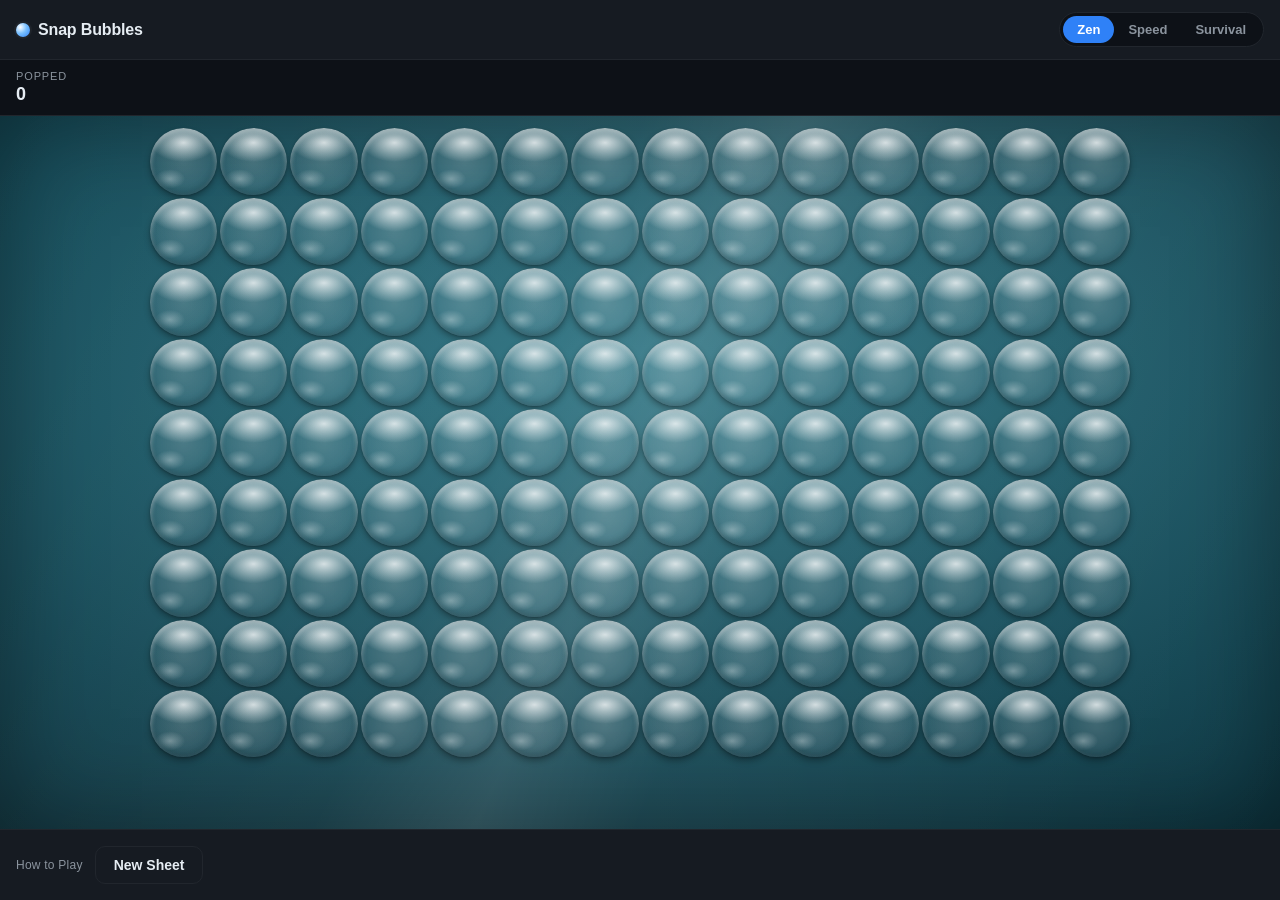
==== index.html @ 5c4df6bb "SEO: longer titles/descriptions, OG image with CTA pill" ====
<!doctype html>
<html lang="en">
<head>
  <meta charset="utf-8" />
  <meta name="viewport" content="width=device-width, initial-scale=1, viewport-fit=cover, user-scalable=no" />
  <meta name="theme-color" content="#0d1117" />
  <title>Snap Bubbles — Virtual Bubble Wrap Pop Game (Free Online)</title>
  <meta name="description" content="Pop virtual bubble wrap online — three modes for relaxation, speed runs, or arcade-style countdown survival. Free, no download, plays in any browser." />
  <link rel="canonical" href="https://snapbubbles.com/" />

  <link rel="manifest" href="manifest.webmanifest" />
  <link rel="icon" type="image/svg+xml" href="icons/icon.svg" />
  <link rel="apple-touch-icon" href="icons/apple-touch-icon.png" />
  <meta name="apple-mobile-web-app-capable" content="yes" />
  <meta name="apple-mobile-web-app-status-bar-style" content="black-translucent" />
  <meta name="apple-mobile-web-app-title" content="Snap Bubbles" />
  <meta name="mobile-web-app-capable" content="yes" />

  <!-- Open Graph / Facebook -->
  <meta property="og:type" content="website" />
  <meta property="og:url" content="https://snapbubbles.com/" />
  <meta property="og:title" content="Snap Bubbles — Virtual Bubble Wrap Pop Game (Free Online)" />
  <meta property="og:description" content="Pop virtual bubble wrap online — three modes for relaxation, speed-run challenges, or arcade-style countdown survival. Free, no download, plays in any browser." />
  <meta property="og:image" content="https://snapbubbles.com/icons/og-image.png" />
  <meta property="og:image:width" content="1200" />
  <meta property="og:image:height" content="630" />
  <meta property="og:site_name" content="Snap Bubbles" />

  <!-- Twitter -->
  <meta name="twitter:card" content="summary_large_image" />
  <meta name="twitter:url" content="https://snapbubbles.com/" />
  <meta name="twitter:title" content="Snap Bubbles — Virtual Bubble Wrap Pop Game (Free Online)" />
  <meta name="twitter:description" content="Pop virtual bubble wrap online — three modes for relaxation, speed runs, or arcade-style countdown survival. Free, no download, plays in any browser." />
  <meta name="twitter:image" content="https://snapbubbles.com/icons/og-image.png" />

  <!-- JSON-LD: VideoGame schema -->
  <script type="application/ld+json">
  {
    "@context": "https://schema.org",
    "@type": "VideoGame",
    "name": "Snap Bubbles",
    "url": "https://snapbubbles.com/",
    "description": "Free online virtual bubble wrap. Three modes: Zen, Speed, Survival.",
    "image": "https://snapbubbles.com/icons/og-image.png",
    "genre": ["Casual", "Puzzle", "Arcade"],
    "applicationCategory": "Game",
    "operatingSystem": "Web Browser",
    "isAccessibleForFree": true,
    "playMode": "SinglePlayer",
    "offers": {
      "@type": "Offer",
      "price": "0",
      "priceCurrency": "USD"
    },
    "publisher": {
      "@type": "Organization",
      "name": "Snap Bubbles"
    }
  }
  </script>

  <!-- GA4: replace G-XXXXXXXXXX with measurement ID once provisioned -->
  <!-- <script async src="https://www.googletagmanager.com/gtag/js?id=G-XXXXXXXXXX"></script> -->
  <!-- <script>window.dataLayer=window.dataLayer||[];function gtag(){dataLayer.push(arguments);}gtag('js',new Date());gtag('config','G-XXXXXXXXXX');</script> -->

  <!-- AdSense: account ca-pub-6647695511145371 -->
  <script async src="https://pagead2.googlesyndication.com/pagead/js/adsbygoogle.js?client=ca-pub-6647695511145371" crossorigin="anonymous"></script>

  <link rel="stylesheet" href="style.css" />
</head>
<body>
  <!-- Mobile-only top banner ad (forced 320x50 banner) -->
  <div class="ad-slot ad-slot-mobile-top" aria-hidden="true">
    <ins class="adsbygoogle"
         style="display:inline-block; width:320px; height:50px;"
         data-ad-client="ca-pub-6647695511145371"
         data-ad-slot="5593540392"></ins>
    <script>(adsbygoogle = window.adsbygoogle || []).push({});</script>
  </div>

  <header class="topbar">
    <div class="brand">
      <span class="brand-dot" aria-hidden="true"></span>
      <span class="brand-name">Snap Bubbles</span>
    </div>
    <div class="modes" role="tablist" aria-label="Game mode">
      <button class="mode-btn is-active" data-mode="zen" role="tab" aria-selected="true">Zen</button>
      <button class="mode-btn" data-mode="speed" role="tab" aria-selected="false">Speed</button>
      <button class="mode-btn" data-mode="survival" role="tab" aria-selected="false">Survival</button>
    </div>
  </header>

  <section class="stats" aria-live="polite">
    <div class="stat" data-stat="popped"><span class="stat-label">Popped</span><span class="stat-value" id="popped">0</span></div>
    <div class="stat" data-stat="timer" hidden><span class="stat-label">Time</span><span class="stat-value" id="timer">0.00s</span></div>
    <div class="stat" data-stat="target" hidden><span class="stat-label">Target</span><span class="stat-value" id="target">50</span></div>
    <div class="stat" data-stat="best" hidden><span class="stat-label">Best</span><span class="stat-value" id="best">—</span></div>
    <div class="stat" data-stat="level" hidden><span class="stat-label">Level</span><span class="stat-value" id="level">1</span></div>
    <div class="stat" data-stat="score" hidden><span class="stat-label">Score</span><span class="stat-value" id="score">0</span></div>
  </section>

  <div id="countdown" class="countdown" hidden aria-hidden="true">
    <div class="countdown-fill"></div>
    <div class="countdown-text"><span id="countdown-seconds">30.0</span>s</div>
  </div>

  <main class="game">
    <div id="grid" class="grid" aria-label="Bubble wrap"></div>

    <div id="overlay" class="overlay" hidden>
      <div class="overlay-card">
        <h2 id="overlay-title">Nice!</h2>
        <p id="overlay-body">You popped 50 bubbles in 8.42s.</p>
        <div class="overlay-actions">
          <button id="overlay-again" class="btn btn-primary">Play Again</button>
        </div>
      </div>
    </div>

    <div id="level-toast" class="level-toast" hidden></div>
    <div id="mode-toast" class="mode-toast" hidden></div>
  </main>

  <footer class="bottombar">
    <a class="footer-link" href="/how-to-play.html">How to Play</a>
    <button id="new-sheet" class="btn btn-ghost" aria-label="New sheet of bubbles">New Sheet</button>
    <div class="ad-slot ad-slot-desktop-bottom" aria-hidden="true">
      <!-- Desktop-only bottom ad — auto format -->
      <ins class="adsbygoogle"
           style="display:block; width:100%; height:100%;"
           data-ad-client="ca-pub-6647695511145371"
           data-ad-slot="4280458729"
           data-ad-format="auto"
           data-full-width-responsive="true"></ins>
      <script>(adsbygoogle = window.adsbygoogle || []).push({});</script>
    </div>
  </footer>

  <script src="game.js" defer></script>
  <script>
    if ('serviceWorker' in navigator) {
      window.addEventListener('load', () => {
        navigator.serviceWorker.register('sw.js').catch(() => {});
      });
    }
  </script>
</body>
</html>
---- style.css ----
:root {
  --bg: #0d1117;
  --bg-soft: #161b22;
  --line: #21262d;
  --ink: #e6edf3;
  --ink-dim: #8b949e;
  --accent: #79c0ff;
  --accent-strong: #2f81f7;
  --bubble-hue: 200;
  --bubble-sat: 80%;
  --safe-top: env(safe-area-inset-top, 0px);
  --safe-bottom: env(safe-area-inset-bottom, 0px);
}

* { box-sizing: border-box; }
[hidden] { display: none !important; }

html, body {
  margin: 0;
  padding: 0;
  height: 100%;
  background: var(--bg);
  color: var(--ink);
  font-family: -apple-system, BlinkMacSystemFont, "Segoe UI", Roboto, "Helvetica Neue", Arial, sans-serif;
  -webkit-font-smoothing: antialiased;
  overscroll-behavior: none;
}

body {
  display: flex;
  flex-direction: column;
  min-height: 100dvh;
  padding-top: var(--safe-top);
  padding-bottom: var(--safe-bottom);
}

/* Top bar */
.topbar {
  display: flex;
  align-items: center;
  justify-content: space-between;
  padding: 12px 16px;
  border-bottom: 1px solid var(--line);
  background: var(--bg-soft);
  flex: 0 0 auto;
}

.brand {
  display: flex;
  align-items: center;
  gap: 8px;
  font-weight: 600;
  letter-spacing: -0.01em;
}

.brand-dot {
  width: 14px;
  height: 14px;
  border-radius: 50%;
  background: radial-gradient(circle at 30% 30%, #ffffff 0%, var(--accent) 45%, var(--accent-strong) 100%);
  box-shadow: 0 0 0 2px rgba(255,255,255,0.04);
}

.modes {
  display: inline-flex;
  background: var(--bg);
  border: 1px solid var(--line);
  border-radius: 999px;
  padding: 3px;
}

.mode-btn {
  appearance: none;
  border: 0;
  background: transparent;
  color: var(--ink-dim);
  font: inherit;
  font-weight: 600;
  font-size: 13px;
  padding: 6px 14px;
  border-radius: 999px;
  cursor: pointer;
  transition: background 120ms ease, color 120ms ease;
}

.mode-btn.is-active {
  background: var(--accent-strong);
  color: white;
}

/* Stats bar */
.stats {
  display: flex;
  gap: 18px;
  padding: 10px 16px;
  border-bottom: 1px solid var(--line);
  font-variant-numeric: tabular-nums;
  flex: 0 0 auto;
}

.stat {
  display: flex;
  flex-direction: column;
  gap: 2px;
  min-width: 56px;
}

.stat-label {
  font-size: 11px;
  text-transform: uppercase;
  letter-spacing: 0.08em;
  color: var(--ink-dim);
}

.stat-value {
  font-size: 18px;
  font-weight: 600;
}

/* Game area — teal/blue surface, lets translucent bubbles read as glass */
.game {
  position: relative;
  flex: 1 1 auto;
  display: flex;
  align-items: stretch;
  justify-content: center;
  padding: 12px;
  overflow: hidden;
  background-color: #154855;
  background-image:
    /* center brighter pool */
    radial-gradient(ellipse 110% 90% at 50% 35%, #2c7382 0%, #154855 60%, #0a2c36 100%),
    /* subtle vignette darkening at edges */
    linear-gradient(180deg, transparent 0%, rgba(0,0,0,0.3) 100%);
  background-blend-mode: normal, multiply;
  box-shadow: inset 0 0 100px rgba(0,0,0,0.4);
}

/* Plastic film sheen — diagonal highlight */
.game::before {
  content: '';
  position: absolute;
  inset: 0;
  pointer-events: none;
  z-index: 1;
  background:
    linear-gradient(115deg,
      rgba(255,255,255,0) 0%,
      rgba(255,255,255,0.05) 40%,
      rgba(255,255,255,0.13) 50%,
      rgba(255,255,255,0.05) 60%,
      rgba(255,255,255,0) 100%
    );
}

.grid {
  --bubble-min: 54px;
  position: relative;
  z-index: 2;
  display: grid;
  grid-template-columns: repeat(auto-fill, minmax(var(--bubble-min), 1fr));
  gap: 2px;
  width: 100%;
  align-content: start;
  user-select: none;
  -webkit-user-select: none;
  touch-action: manipulation;
}

@media (min-width: 720px) {
  .grid {
    --bubble-min: 64px;
    gap: 3px;
    max-width: 980px;
  }
}

/* Bubble — glassy translucent dome */
.bubble {
  position: relative;
  aspect-ratio: 1 / 1;
  border-radius: 50%;
  border: 0;
  padding: 0;
  cursor: pointer;
  background:
    /* big top-of-dome white sheen */
    radial-gradient(ellipse 65% 38% at 50% 22%, rgba(255,255,255,0.78) 0%, rgba(255,255,255,0) 75%),
    /* small lower-left counter gleam */
    radial-gradient(ellipse 28% 18% at 30% 76%, rgba(255,255,255,0.32) 0%, rgba(255,255,255,0) 80%),
    /* dark edge ring */
    radial-gradient(circle at 50% 50%, transparent 66%, rgba(15,40,50,0.35) 88%, rgba(8,25,32,0.6) 100%),
    /* very translucent body — minimal tint, lets bg show through */
    radial-gradient(circle at 50% 50%, rgba(255,255,255,0.18) 0%, rgba(220,240,250,0.1) 60%, rgba(180,215,225,0.18) 100%);
  box-shadow:
    inset 0 -3px 6px rgba(8,25,32,0.3),
    inset 0 3px 5px rgba(255,255,255,0.55),
    0 4px 6px rgba(0,0,0,0.3),
    0 1px 2px rgba(0,0,0,0.2);
  transition: transform 80ms ease;
  -webkit-tap-highlight-color: transparent;
  outline: none;
}

.bubble:hover { transform: scale(1.05); }
.bubble:active { transform: scale(0.94); }
.bubble:focus-visible {
  box-shadow:
    0 0 0 3px var(--accent),
    inset 0 -3px 5px rgba(40,60,80,0.18),
    inset 0 3px 4px rgba(255,255,255,0.55);
}

/* Popped bubble — deflated, crumpled cellophane look */
.bubble.is-popped {
  cursor: default;
  pointer-events: none;
  background-color: transparent;
  background-image:
    /* crumpled-plastic noise overlay */
    url("data:image/svg+xml;utf8,<svg xmlns='http://www.w3.org/2000/svg' viewBox='0 0 100 100'><filter id='c'><feTurbulence type='fractalNoise' baseFrequency='0.55' numOctaves='3' seed='5'/><feColorMatrix values='0 0 0 0 0.85  0 0 0 0 0.92  0 0 0 0 0.95  0 0 0 1 0'/><feComponentTransfer><feFuncA type='linear' slope='0.85'/></feComponentTransfer></filter><rect width='100%25' height='100%25' filter='url(%23c)'/></svg>"),
    /* faint dark center hint of collapse */
    radial-gradient(circle at 50% 50%, rgba(0,30,40,0.25) 0%, rgba(0,30,40,0.1) 70%, rgba(0,30,40,0) 100%);
  background-size: 100% 100%, 100% 100%;
  background-position: center, center;
  background-repeat: no-repeat;
  background-blend-mode: overlay, normal;
  box-shadow:
    inset 0 0 0 1px rgba(255,255,255,0.12),
    inset 0 2px 4px rgba(0,0,0,0.45),
    inset 0 -1px 2px rgba(255,255,255,0.08);
  transform: scale(0.94);
  opacity: 0.8;
  filter: brightness(0.85) contrast(1.15) saturate(0.9);
  animation: pop-flash 240ms ease-out;
}

@keyframes pop-flash {
  0%   { transform: scale(1); filter: brightness(1.4) saturate(1.3); }
  35%  { transform: scale(1.06); filter: brightness(1.2); }
  100% { transform: scale(0.94); filter: brightness(0.85) contrast(1.15) saturate(0.9); }
}

/* Gold bubble — rare bonus, warm translucent dome */
.bubble.is-gold {
  background:
    radial-gradient(ellipse 32% 42% at 32% 26%, rgba(255,255,255,0.95) 0%, rgba(255,255,255,0) 70%),
    radial-gradient(ellipse 18% 12% at 66% 76%, rgba(255,255,255,0.45) 0%, rgba(255,255,255,0) 80%),
    radial-gradient(circle at 50% 50%, transparent 60%, rgba(120,70,0,0.3) 90%, rgba(80,50,0,0.5) 100%),
    radial-gradient(circle at 50% 50%, rgba(255,235,150,0.7) 0%, rgba(245,200,70,0.65) 60%, rgba(200,140,30,0.7) 100%);
  box-shadow:
    inset 0 -3px 5px rgba(80,50,0,0.25),
    inset 0 3px 4px rgba(255,255,255,0.65),
    0 0 14px rgba(255,200,60,0.55),
    0 2px 4px rgba(40,25,10,0.35);
  animation: gold-shimmer 1.6s ease-in-out infinite;
}
@keyframes gold-shimmer {
  0%, 100% { filter: brightness(1); }
  50%      { filter: brightness(1.18); }
}

/* Poison bubble — green translucent dome */
.bubble.is-poison {
  background:
    radial-gradient(ellipse 32% 42% at 32% 26%, rgba(255,255,255,0.85) 0%, rgba(255,255,255,0) 70%),
    radial-gradient(ellipse 18% 12% at 66% 76%, rgba(255,255,255,0.3) 0%, rgba(255,255,255,0) 80%),
    radial-gradient(circle at 50% 50%, transparent 60%, rgba(20,60,15,0.35) 90%, rgba(15,40,10,0.55) 100%),
    radial-gradient(circle at 50% 50%, rgba(160,230,120,0.6) 0%, rgba(90,180,50,0.65) 60%, rgba(50,120,30,0.75) 100%);
  box-shadow:
    inset 0 -3px 5px rgba(15,40,10,0.3),
    inset 0 3px 4px rgba(255,255,255,0.5),
    0 0 12px rgba(120,220,60,0.45),
    0 2px 4px rgba(40,25,10,0.35);
  animation: poison-pulse 1.8s ease-in-out infinite;
}
@keyframes poison-pulse {
  0%, 100% { filter: brightness(1) saturate(1); }
  50%      { filter: brightness(1.15) saturate(1.25); }
}

.bubble.is-popped.was-poison {
  box-shadow:
    inset 0 0 12px rgba(40,80,30,0.55),
    inset 0 0 0 1px rgba(120,180,100,0.35),
    inset 0 2px 4px rgba(0,0,0,0.45);
}
.bubble.is-popped.was-gold {
  box-shadow:
    inset 0 0 12px rgba(180,130,30,0.55),
    inset 0 0 0 1px rgba(255,200,100,0.35),
    inset 0 2px 4px rgba(0,0,0,0.45);
}

/* Countdown bar (Survival mode) */
.countdown {
  position: relative;
  height: 28px;
  margin: 8px 16px 0;
  background: var(--bg-soft);
  border: 1px solid var(--line);
  border-radius: 999px;
  overflow: hidden;
  font-variant-numeric: tabular-nums;
}
.countdown-fill {
  position: absolute;
  inset: 0;
  width: 100%;
  background: linear-gradient(90deg, #2ea043 0%, #79c0ff 100%);
  transform-origin: left center;
  transition: transform 100ms linear, background 300ms ease;
  border-radius: 999px;
}
.countdown-text {
  position: relative;
  display: flex;
  align-items: center;
  justify-content: center;
  height: 100%;
  font-size: 13px;
  font-weight: 700;
  color: white;
  text-shadow: 0 1px 2px rgba(0,0,0,0.5);
  letter-spacing: 0.02em;
}
.countdown.is-warning .countdown-fill { background: linear-gradient(90deg, #f59e0b 0%, #ffd866 100%); }
.countdown.is-danger  .countdown-fill { background: linear-gradient(90deg, #f85149 0%, #ff8b80 100%); }
.countdown.is-danger { animation: danger-shake 350ms ease-in-out infinite; }
@keyframes danger-shake {
  0%,100% { transform: translateX(0); }
  25%     { transform: translateX(-2px); }
  75%     { transform: translateX(2px); }
}

/* Per-bubble bonus/penalty floater */
.float-text {
  position: absolute;
  pointer-events: none;
  font-weight: 700;
  font-size: 14px;
  color: var(--accent);
  animation: float-up 700ms ease-out forwards;
  text-shadow: 0 1px 2px rgba(0,0,0,0.6);
  z-index: 5;
}
.float-text.is-bonus  { color: #ffd866; }
.float-text.is-penalty { color: #ff8b80; }
@keyframes float-up {
  from { opacity: 1; transform: translate(-50%, 0); }
  to   { opacity: 0; transform: translate(-50%, -36px); }
}

/* Mode toast — explains the mode you just switched to */
.mode-toast {
  position: absolute;
  top: 16px;
  left: 50%;
  transform: translateX(-50%);
  background: rgba(13,17,23,0.95);
  border: 1px solid var(--accent);
  color: var(--ink);
  padding: 11px 18px;
  border-radius: 12px;
  font-size: 13px;
  line-height: 1.45;
  max-width: min(320px, calc(100vw - 32px));
  text-align: center;
  z-index: 9;
  box-shadow: 0 8px 28px rgba(47,129,247,0.25);
  animation: mode-toast-in 320ms ease-out, mode-toast-out 320ms ease-in 2.6s forwards;
}
.mode-toast strong {
  display: block;
  font-size: 14px;
  margin-bottom: 4px;
  color: var(--accent);
  letter-spacing: 0.02em;
}
@keyframes mode-toast-in {
  from { opacity: 0; transform: translate(-50%, -12px); }
  to   { opacity: 1; transform: translate(-50%, 0); }
}
@keyframes mode-toast-out {
  to { opacity: 0; transform: translate(-50%, -12px); }
}

/* Level toast */
.level-toast {
  position: absolute;
  top: 16px;
  left: 50%;
  transform: translateX(-50%);
  background: rgba(13,17,23,0.92);
  border: 1px solid var(--accent);
  color: var(--ink);
  padding: 10px 18px;
  border-radius: 999px;
  font-weight: 700;
  font-size: 14px;
  z-index: 8;
  animation: toast-in 400ms ease-out, toast-out 400ms ease-in 1.6s forwards;
  box-shadow: 0 6px 24px rgba(47, 129, 247, 0.25);
}
@keyframes toast-in {
  from { opacity: 0; transform: translate(-50%, -16px); }
  to   { opacity: 1; transform: translate(-50%, 0); }
}
@keyframes toast-out {
  to { opacity: 0; transform: translate(-50%, -16px); }
}

/* Overlay */
.overlay {
  position: absolute;
  inset: 0;
  background: rgba(13,17,23,0.78);
  backdrop-filter: blur(6px);
  -webkit-backdrop-filter: blur(6px);
  display: flex;
  align-items: center;
  justify-content: center;
  z-index: 10;
  animation: overlay-in 180ms ease-out;
}

@keyframes overlay-in {
  from { opacity: 0; }
  to   { opacity: 1; }
}

.overlay-card {
  background: var(--bg-soft);
  border: 1px solid var(--line);
  border-radius: 16px;
  padding: 24px 28px;
  max-width: 320px;
  text-align: center;
  box-shadow: 0 20px 60px rgba(0,0,0,0.5);
}

.overlay-card h2 {
  margin: 0 0 6px;
  font-size: 22px;
}

.overlay-card p {
  margin: 0 0 18px;
  color: var(--ink-dim);
  font-size: 14px;
  line-height: 1.45;
}

.overlay-actions {
  display: flex;
  justify-content: center;
}

/* Buttons */
.btn {
  appearance: none;
  border: 0;
  font: inherit;
  font-weight: 600;
  font-size: 14px;
  padding: 10px 18px;
  border-radius: 10px;
  cursor: pointer;
  transition: background 120ms ease, transform 80ms ease;
}

.btn:active { transform: translateY(1px); }

.btn-primary {
  background: var(--accent-strong);
  color: white;
}
.btn-primary:hover { background: #1f6feb; }

.btn-ghost {
  background: transparent;
  color: var(--ink);
  border: 1px solid var(--line);
}
.btn-ghost:hover { background: var(--bg-soft); }

/* Bottom bar */
.bottombar {
  display: flex;
  align-items: center;
  justify-content: space-between;
  gap: 12px;
  padding: 10px 16px;
  border-top: 1px solid var(--line);
  background: var(--bg-soft);
  flex: 0 0 auto;
}

.footer-link {
  color: var(--ink-dim);
  text-decoration: none;
  font-size: 12px;
  font-weight: 500;
  letter-spacing: 0.02em;
  white-space: nowrap;
}
.footer-link:hover { color: var(--ink); }

.ad-slot {
  display: flex;
  align-items: center;
  justify-content: center;
  overflow: hidden;
}

/* Desktop bottom ad — fills remaining space in bottombar */
.ad-slot-desktop-bottom {
  flex: 1 1 auto;
  min-height: 50px;
  border-radius: 8px;
  margin-left: 12px;
}

/* Mobile top sticky ad — hard-capped to 50px so AdSense can't grow it */
.ad-slot-mobile-top {
  flex: 0 0 auto;
  width: 100%;
  height: 50px;
  max-height: 50px;
  min-height: 50px;
  background: var(--bg);
  border-bottom: 1px solid var(--line);
  overflow: hidden;
}
.ad-slot-mobile-top ins {
  display: inline-block !important;
  width: 320px !important;
  max-height: 50px !important;
  height: 50px !important;
}

/* Visibility: mobile vs desktop */
@media (min-width: 720px) {
  .ad-slot-mobile-top { display: none !important; }
}
@media (max-width: 719px) {
  .ad-slot-desktop-bottom { display: none !important; }
  /* On mobile, bottombar collapses to just the New Sheet button */
  .bottombar { justify-content: flex-end; }
}

@media (max-width: 480px) {
  .stat-value { font-size: 16px; }
  .topbar { padding: 10px 12px; }
  .bottombar { padding: 8px 12px; }
}

/* ---------- Article / how-to-play page ---------- */
.article-body {
  display: block;
  min-height: auto;
}

.article-topbar {
  display: flex;
  align-items: center;
  justify-content: space-between;
  padding: 16px 24px;
  border-bottom: 1px solid var(--line);
  background: var(--bg-soft);
  position: sticky;
  top: 0;
  z-index: 5;
}
.article-topbar .brand {
  text-decoration: none;
  color: var(--ink);
}
.article-nav .btn-primary {
  text-decoration: none;
  display: inline-block;
}

.article {
  max-width: 720px;
  margin: 0 auto;
  padding: 32px 24px 80px;
  color: var(--ink);
  line-height: 1.65;
}
.article h1 {
  font-size: 36px;
  letter-spacing: -0.02em;
  line-height: 1.15;
  margin: 0 0 12px;
}
.article h2 {
  font-size: 22px;
  margin: 36px 0 8px;
  letter-spacing: -0.01em;
}
.article h3 {
  font-size: 17px;
  margin: 24px 0 4px;
  color: var(--accent);
}
.article p {
  margin: 0 0 14px;
  color: var(--ink);
}
.article .lede {
  font-size: 17px;
  color: var(--ink-dim);
  margin-bottom: 24px;
}
.article ul {
  margin: 8px 0 18px;
  padding-left: 22px;
}
.article li {
  margin-bottom: 6px;
}
.article strong {
  color: var(--ink);
}
.article-cta {
  margin-top: 40px;
  text-align: center;
}
.btn-lg {
  font-size: 16px;
  padding: 14px 28px;
}
.article-cta .btn {
  text-decoration: none;
  display: inline-block;
}

@media (max-width: 480px) {
  .article-topbar { padding: 12px 16px; }
  .article { padding: 20px 16px 60px; }
  .article h1 { font-size: 28px; }
  .article h2 { font-size: 19px; }
}
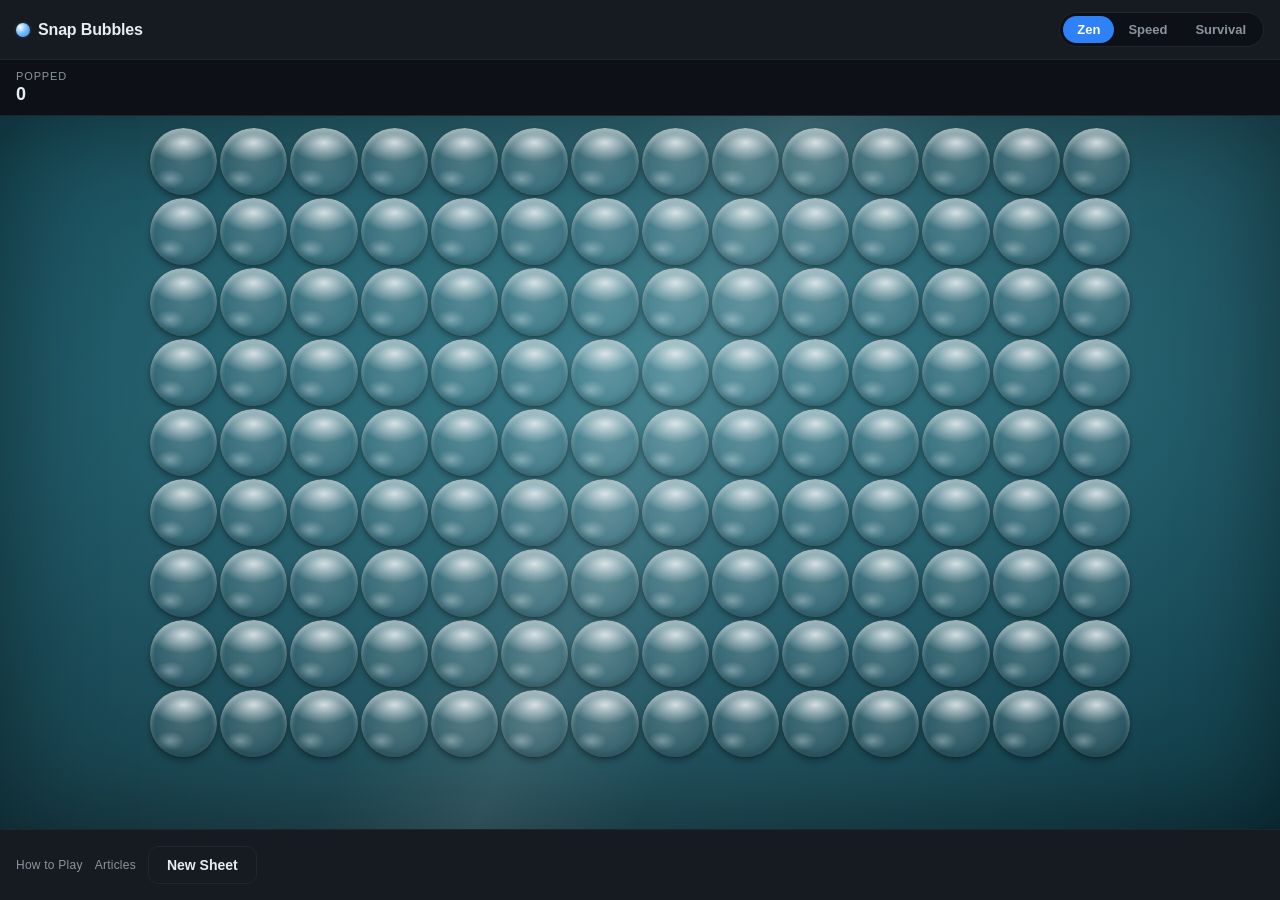
==== commit 976470eb: "SEO: 3 articles + articles index, sitemap and SW cache updated" ====
--- a/index.html
+++ b/index.html
@@ -123,6 +123,7 @@
 
   <footer class="bottombar">
     <a class="footer-link" href="/how-to-play.html">How to Play</a>
+    <a class="footer-link" href="/articles.html">Articles</a>
     <button id="new-sheet" class="btn btn-ghost" aria-label="New sheet of bubbles">New Sheet</button>
     <div class="ad-slot ad-slot-desktop-bottom" aria-hidden="true">
       <!-- Desktop-only bottom ad — auto format -->
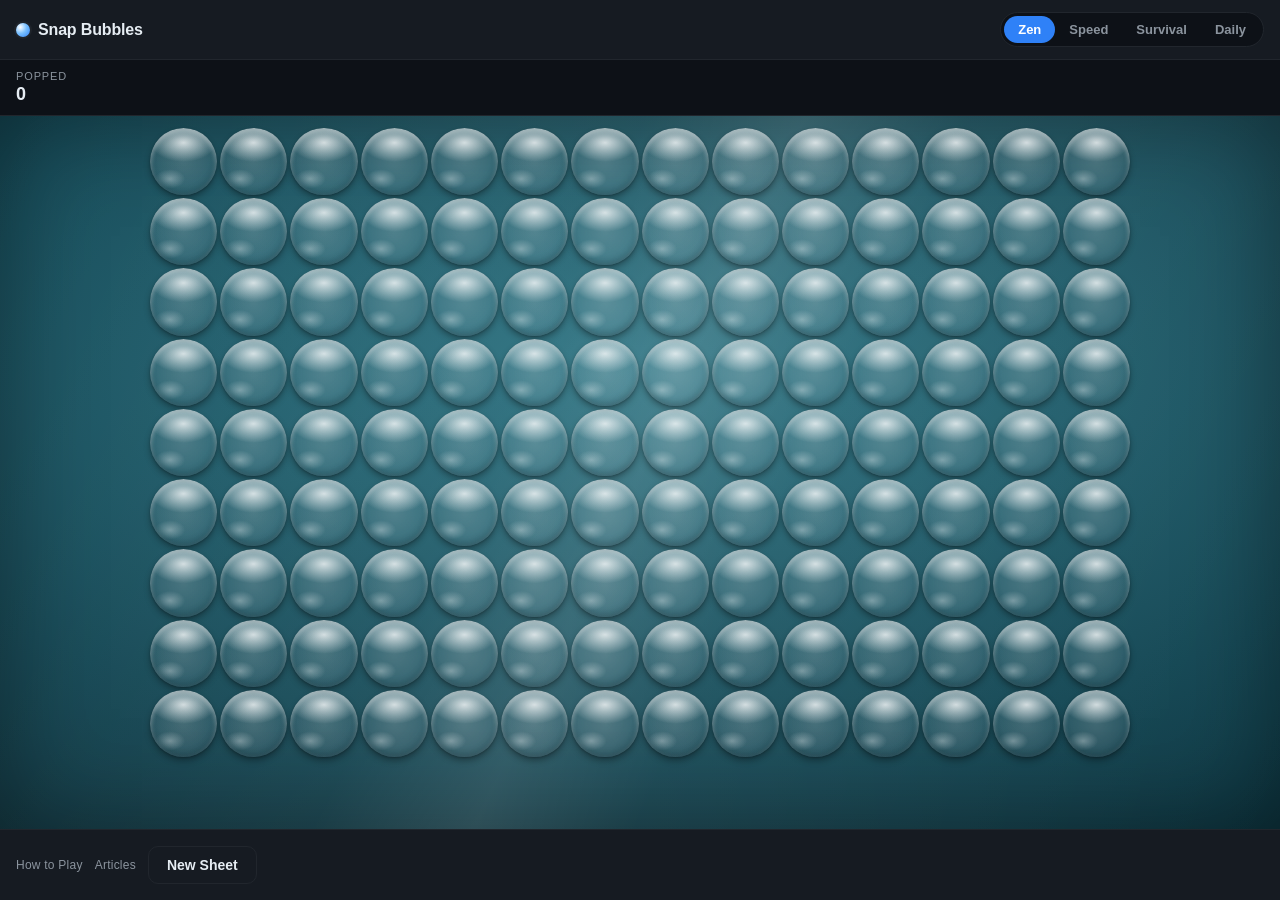
==== commit d8d86f18: "Daily Challenge mode + shareable score URLs (seeded RNG)" ====
--- a/index.html
+++ b/index.html
@@ -7,6 +7,7 @@
   <title>Snap Bubbles — Virtual Bubble Wrap Pop Game (Free Online)</title>
   <meta name="description" content="Pop virtual bubble wrap online — three modes for relaxation, speed runs, or arcade-style countdown survival. Free, no download, plays in any browser." />
   <link rel="canonical" href="https://snapbubbles.com/" />
+  <meta name="msvalidate.01" content="4661CCD882D849A5E6C9B5B806D49365" />
 
   <link rel="manifest" href="manifest.webmanifest" />
   <link rel="icon" type="image/svg+xml" href="icons/icon.svg" />
@@ -59,9 +60,14 @@
   }
   </script>
 
-  <!-- GA4: replace G-XXXXXXXXXX with measurement ID once provisioned -->
-  <!-- <script async src="https://www.googletagmanager.com/gtag/js?id=G-XXXXXXXXXX"></script> -->
-  <!-- <script>window.dataLayer=window.dataLayer||[];function gtag(){dataLayer.push(arguments);}gtag('js',new Date());gtag('config','G-XXXXXXXXXX');</script> -->
+  <!-- Google Analytics (GA4) -->
+  <script async src="https://www.googletagmanager.com/gtag/js?id=G-RGB50NYS8Y"></script>
+  <script>
+    window.dataLayer = window.dataLayer || [];
+    function gtag(){dataLayer.push(arguments);}
+    gtag('js', new Date());
+    gtag('config', 'G-RGB50NYS8Y');
+  </script>
 
   <!-- AdSense: account ca-pub-6647695511145371 -->
   <script async src="https://pagead2.googlesyndication.com/pagead/js/adsbygoogle.js?client=ca-pub-6647695511145371" crossorigin="anonymous"></script>
@@ -87,6 +93,7 @@
       <button class="mode-btn is-active" data-mode="zen" role="tab" aria-selected="true">Zen</button>
       <button class="mode-btn" data-mode="speed" role="tab" aria-selected="false">Speed</button>
       <button class="mode-btn" data-mode="survival" role="tab" aria-selected="false">Survival</button>
+      <button class="mode-btn" data-mode="daily" role="tab" aria-selected="false">Daily</button>
     </div>
   </header>
 
@@ -113,6 +120,18 @@
         <p id="overlay-body">You popped 50 bubbles in 8.42s.</p>
         <div class="overlay-actions">
           <button id="overlay-again" class="btn btn-primary">Play Again</button>
+          <button id="overlay-share" class="btn btn-ghost" hidden>Share Score</button>
+        </div>
+      </div>
+    </div>
+
+    <div id="challenge-intro" class="overlay" hidden>
+      <div class="overlay-card">
+        <div class="challenge-badge">Challenge</div>
+        <h2 id="challenge-title">Friend popped 50 in 8.42s</h2>
+        <p id="challenge-body">Same bubble layout — your turn. Beat their time.</p>
+        <div class="overlay-actions">
+          <button id="challenge-accept" class="btn btn-primary">Beat It →</button>
         </div>
       </div>
     </div>
--- a/style.css
+++ b/style.css
@@ -454,6 +454,21 @@
 .overlay-actions {
   display: flex;
   justify-content: center;
+  gap: 10px;
+  flex-wrap: wrap;
+}
+
+.challenge-badge {
+  display: inline-block;
+  padding: 4px 10px;
+  border-radius: 999px;
+  font-size: 11px;
+  font-weight: 700;
+  letter-spacing: 0.08em;
+  text-transform: uppercase;
+  color: white;
+  background: var(--accent-strong);
+  margin-bottom: 12px;
 }
 
 /* Buttons */
@@ -553,6 +568,8 @@
   .stat-value { font-size: 16px; }
   .topbar { padding: 10px 12px; }
   .bottombar { padding: 8px 12px; }
+  .mode-btn { padding: 6px 11px; font-size: 12px; }
+  .modes { padding: 2px; }
 }
 
 /* ---------- Article / how-to-play page ---------- */
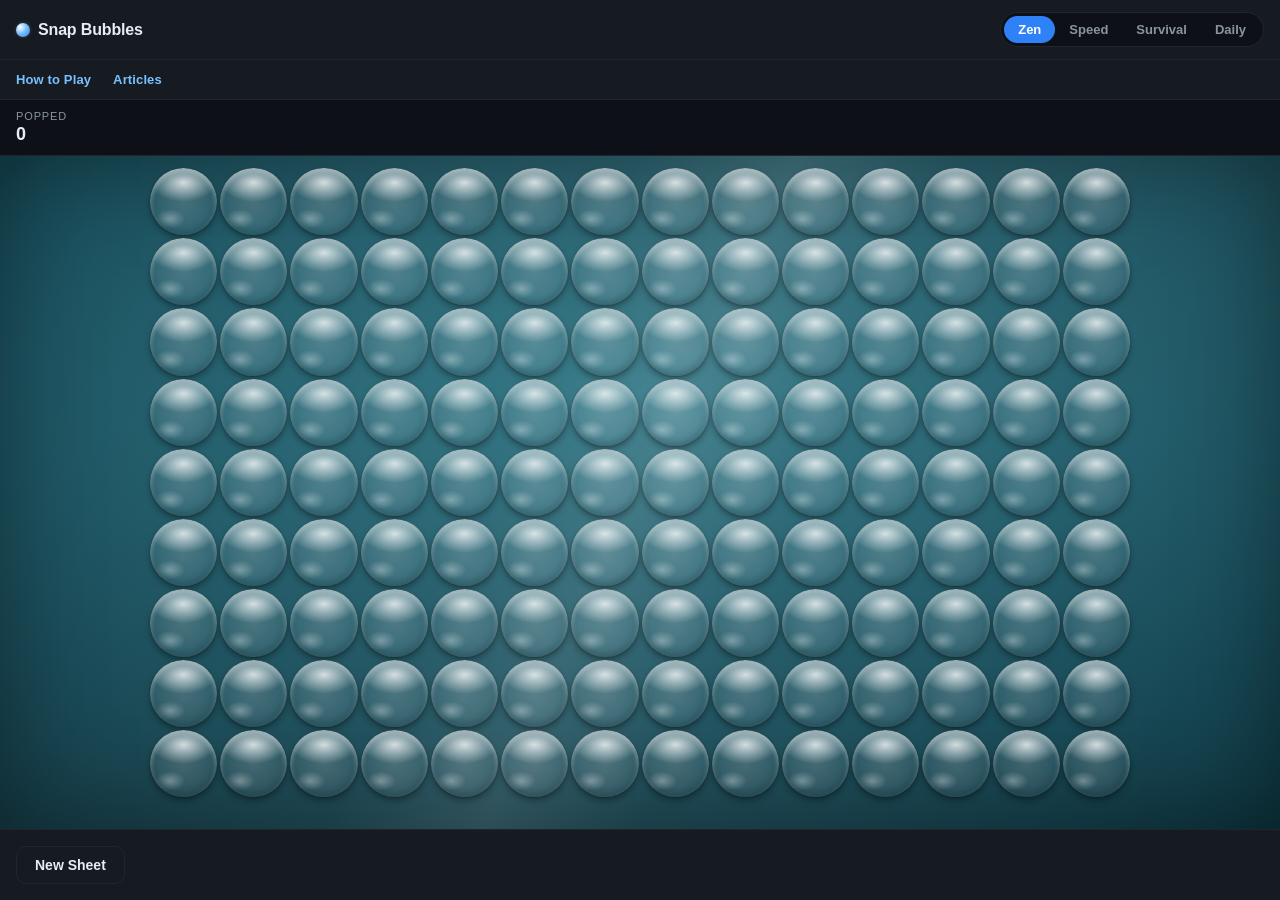
==== commit 7e23df00: "Move How to Play/Articles links from bottom bar to top subnav" ====
--- a/index.html
+++ b/index.html
@@ -97,6 +97,11 @@
     </div>
   </header>
 
+  <nav class="subnav" aria-label="Site navigation">
+    <a href="/how-to-play.html">How to Play</a>
+    <a href="/articles.html">Articles</a>
+  </nav>
+
   <section class="stats" aria-live="polite">
     <div class="stat" data-stat="popped"><span class="stat-label">Popped</span><span class="stat-value" id="popped">0</span></div>
     <div class="stat" data-stat="timer" hidden><span class="stat-label">Time</span><span class="stat-value" id="timer">0.00s</span></div>
@@ -141,8 +146,6 @@
   </main>
 
   <footer class="bottombar">
-    <a class="footer-link" href="/how-to-play.html">How to Play</a>
-    <a class="footer-link" href="/articles.html">Articles</a>
     <button id="new-sheet" class="btn btn-ghost" aria-label="New sheet of bubbles">New Sheet</button>
     <div class="ad-slot ad-slot-desktop-bottom" aria-hidden="true">
       <!-- Desktop-only bottom ad — auto format -->
--- a/style.css
+++ b/style.css
@@ -511,15 +511,29 @@
   flex: 0 0 auto;
 }
 
-.footer-link {
-  color: var(--ink-dim);
+/* Top subnav (How to Play / Articles) */
+.subnav {
+  display: flex;
+  gap: 22px;
+  padding: 8px 16px;
+  border-bottom: 1px solid var(--line);
+  background: var(--bg-soft);
+  flex: 0 0 auto;
+}
+.subnav a {
+  color: var(--accent);
   text-decoration: none;
-  font-size: 12px;
-  font-weight: 500;
-  letter-spacing: 0.02em;
-  white-space: nowrap;
-}
-.footer-link:hover { color: var(--ink); }
+  font-size: 13px;
+  font-weight: 600;
+  letter-spacing: 0.01em;
+  padding: 4px 0;
+}
+.subnav a:hover { color: var(--accent-strong); text-decoration: underline; }
+
+@media (max-width: 480px) {
+  .subnav { padding: 7px 12px; gap: 18px; }
+  .subnav a { font-size: 13px; }
+}
 
 .ad-slot {
   display: flex;
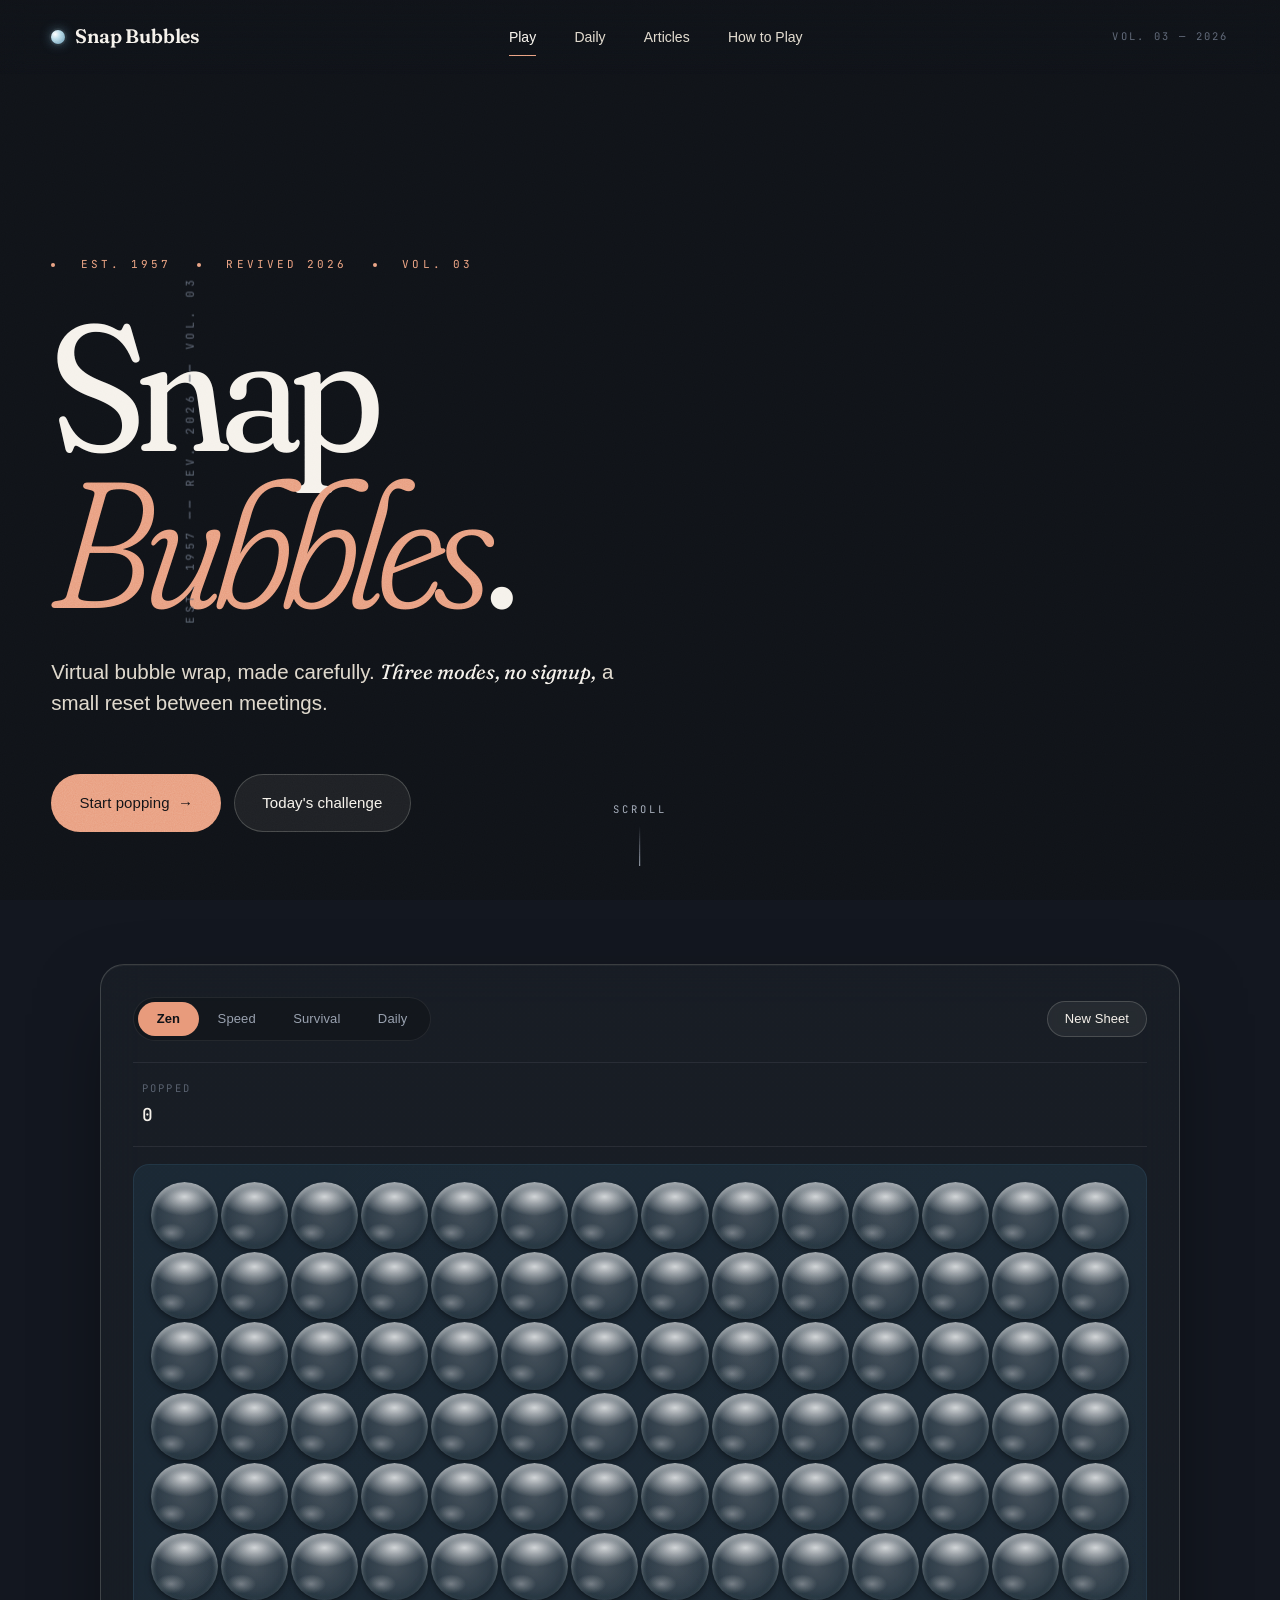
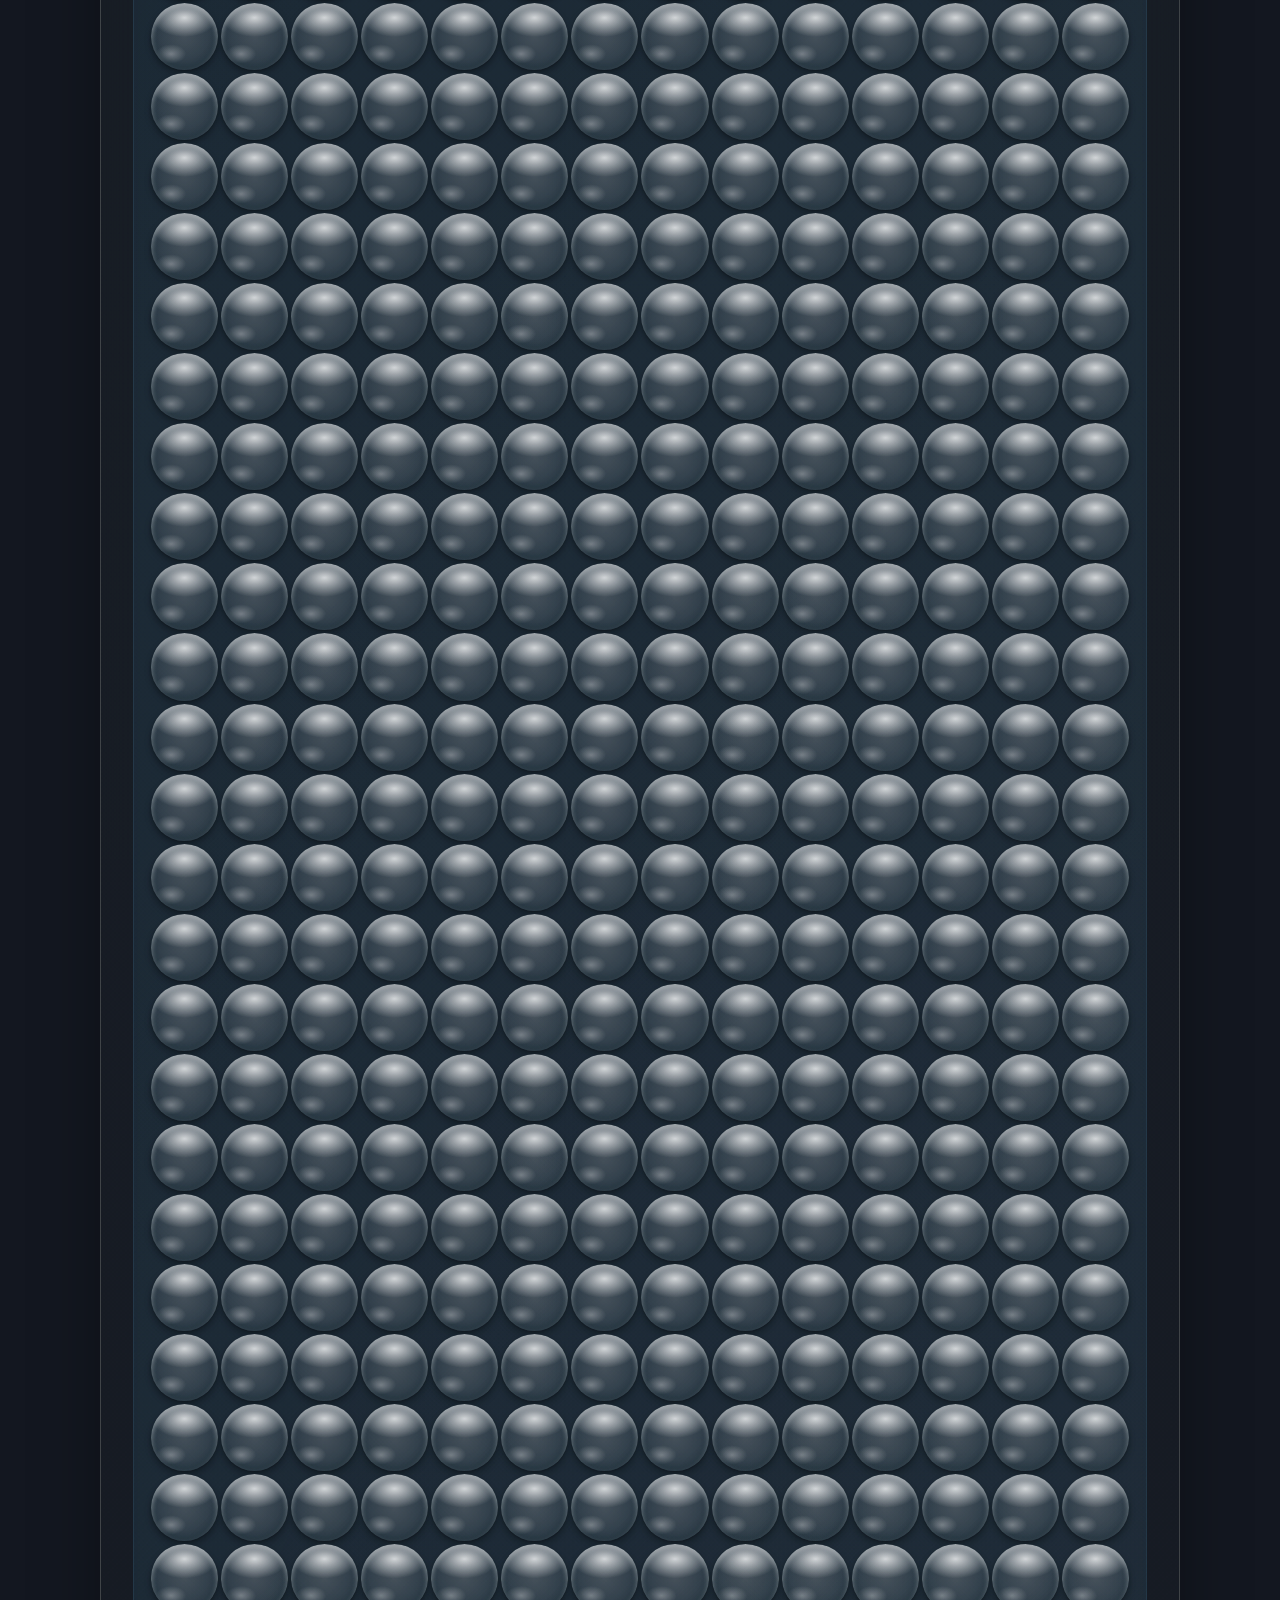
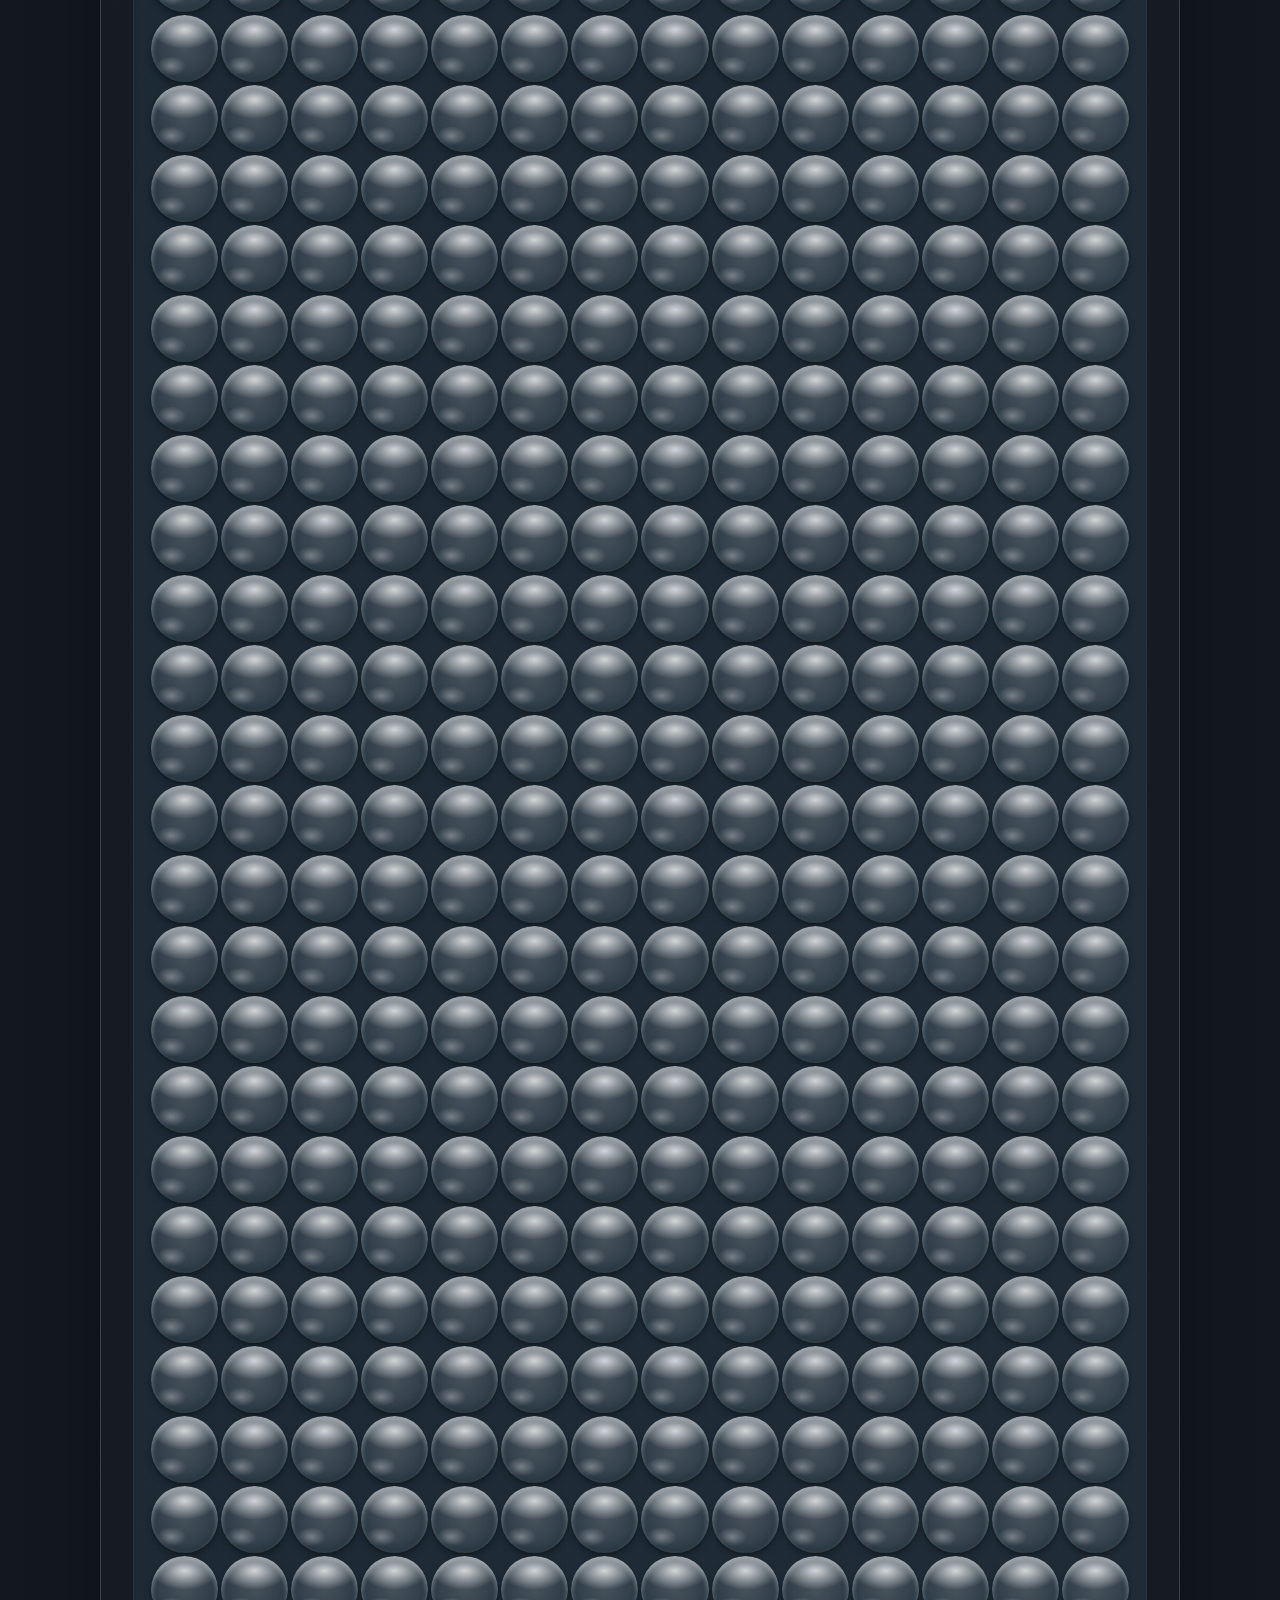
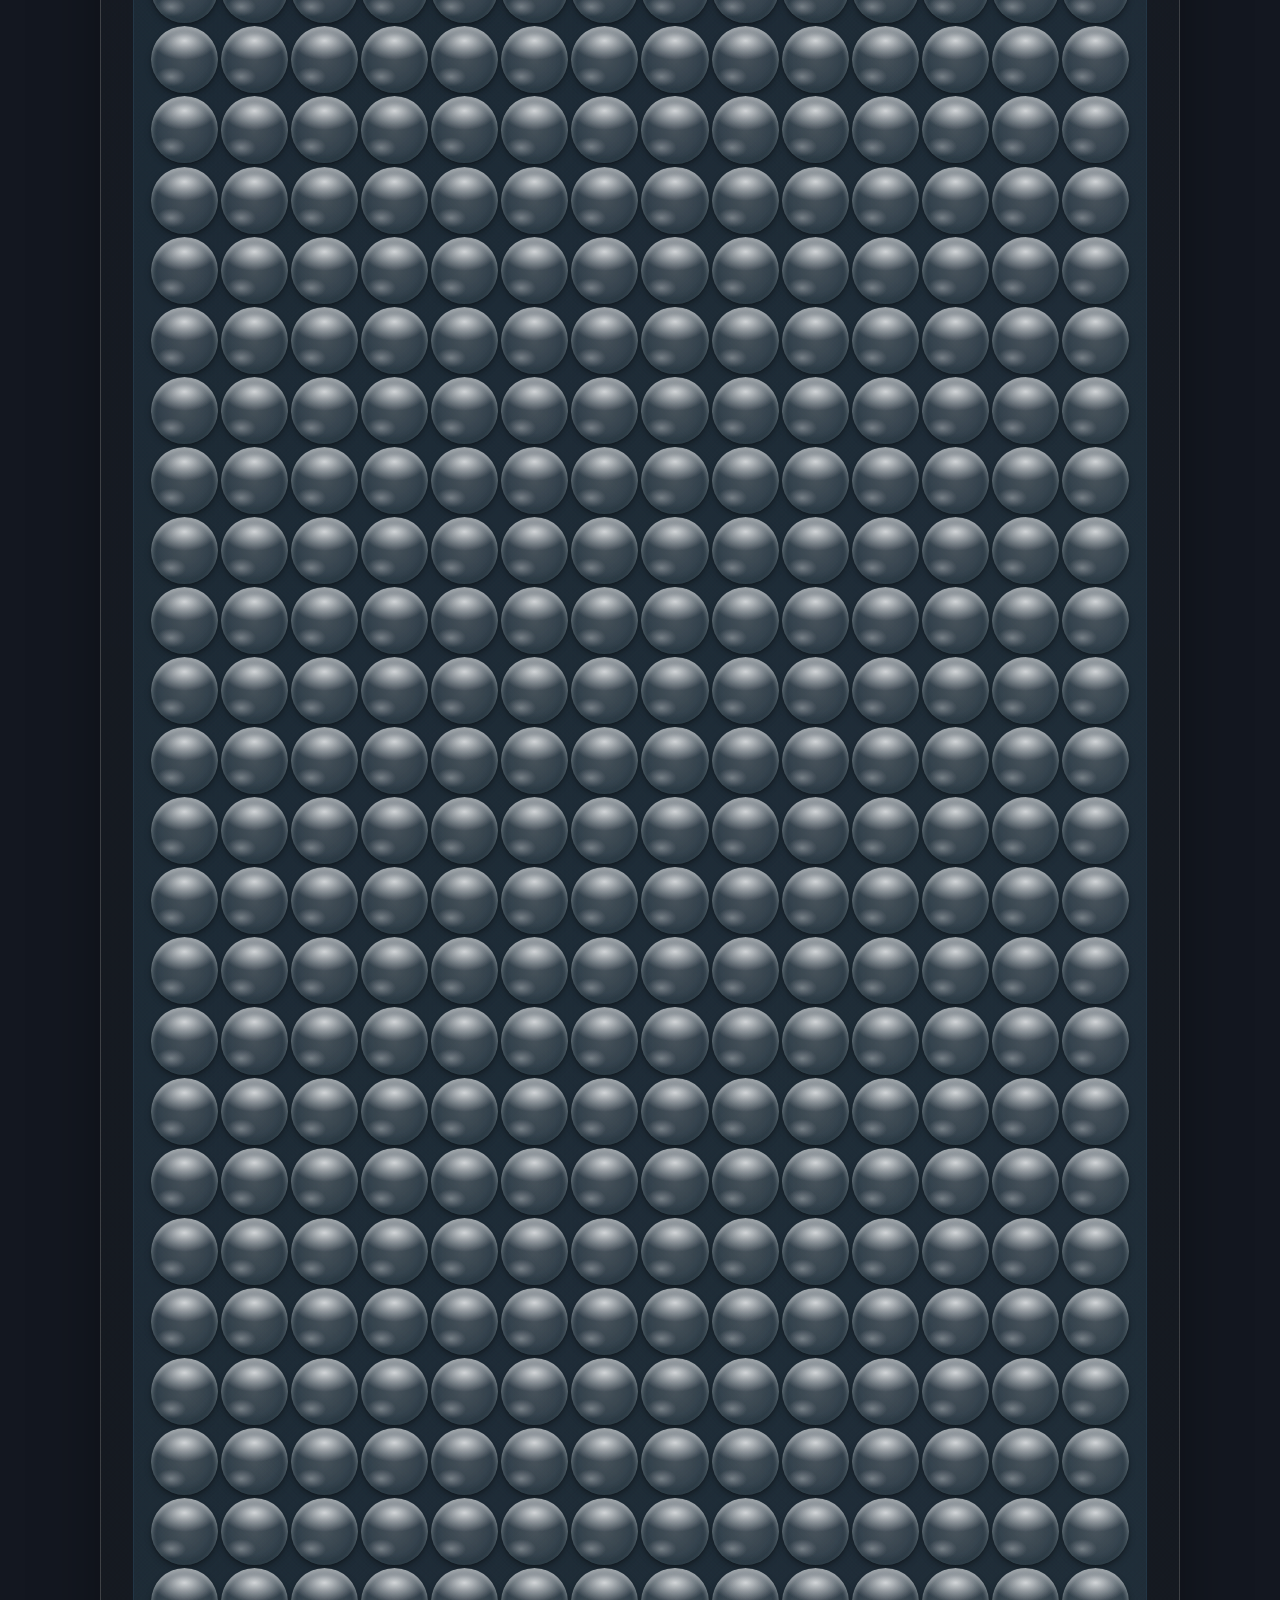
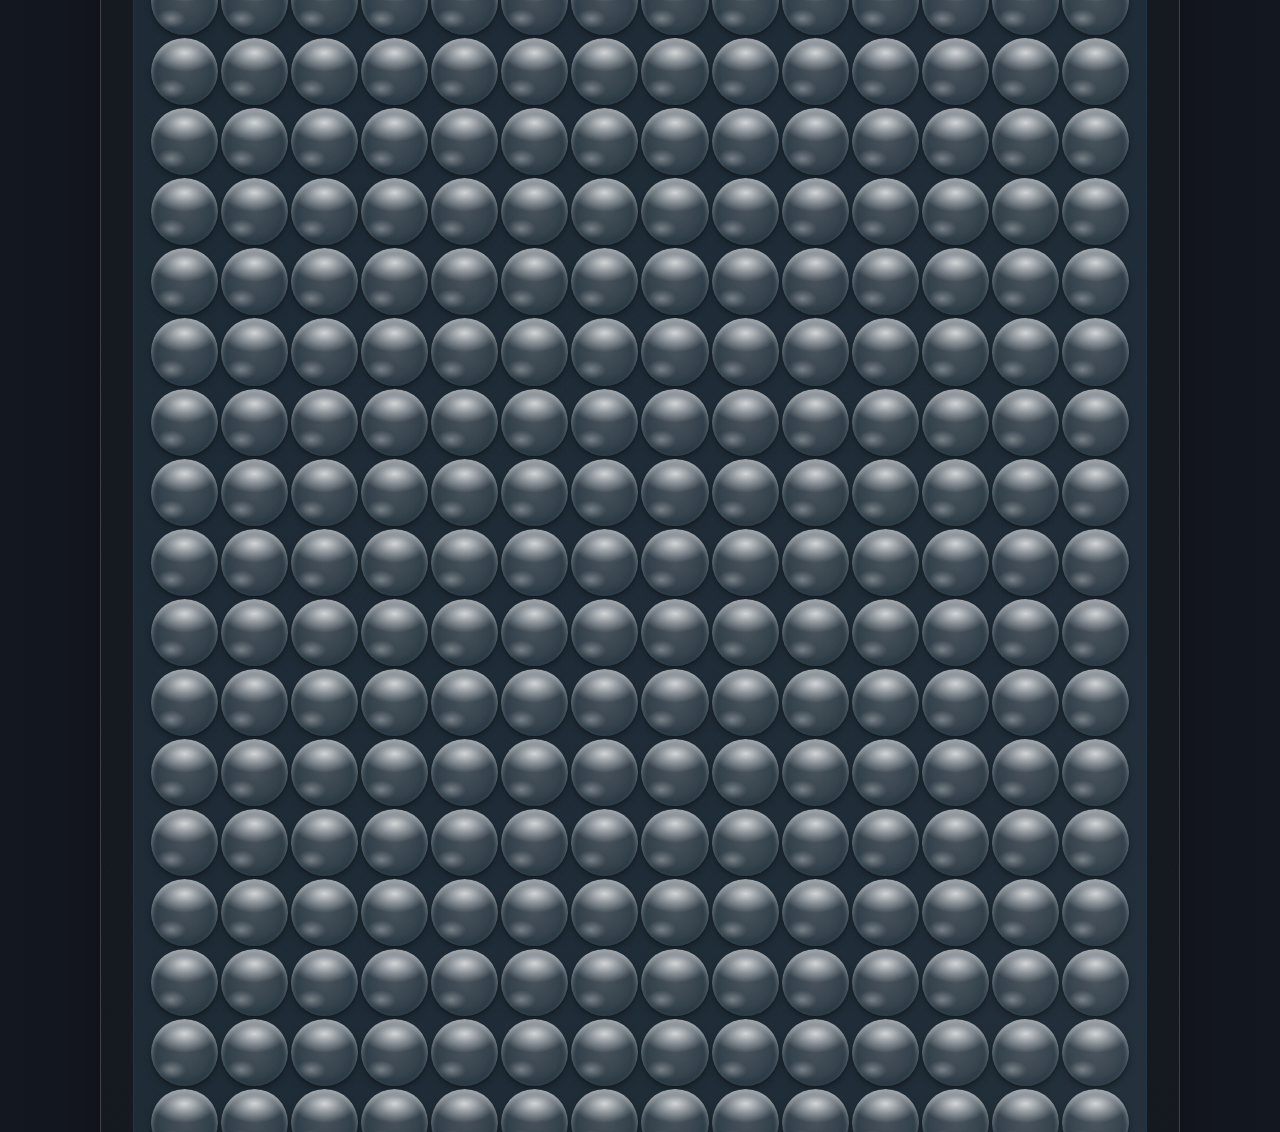
==== commit 6674c4a4: "Game section: scroll target moves to card, remove redundant heading" ====
--- a/index.html
+++ b/index.html
@@ -3,7 +3,7 @@
 <head>
   <meta charset="utf-8" />
   <meta name="viewport" content="width=device-width, initial-scale=1, viewport-fit=cover, user-scalable=no" />
-  <meta name="theme-color" content="#0d1117" />
+  <meta name="theme-color" content="#0F1217" />
   <title>Snap Bubbles — Virtual Bubble Wrap Pop Game (Free Online)</title>
   <meta name="description" content="Pop virtual bubble wrap online — three modes for relaxation, speed runs, or arcade-style countdown survival. Free, no download, plays in any browser." />
   <link rel="canonical" href="https://snapbubbles.com/" />
@@ -21,7 +21,7 @@
   <meta property="og:type" content="website" />
   <meta property="og:url" content="https://snapbubbles.com/" />
   <meta property="og:title" content="Snap Bubbles — Virtual Bubble Wrap Pop Game (Free Online)" />
-  <meta property="og:description" content="Pop virtual bubble wrap online — three modes for relaxation, speed-run challenges, or arcade-style countdown survival. Free, no download, plays in any browser." />
+  <meta property="og:description" content="Pop virtual bubble wrap online — three modes for relaxation, speed runs, or arcade-style countdown survival. Free, no download, plays in any browser." />
   <meta property="og:image" content="https://snapbubbles.com/icons/og-image.png" />
   <meta property="og:image:width" content="1200" />
   <meta property="og:image:height" content="630" />
@@ -48,15 +48,8 @@
     "operatingSystem": "Web Browser",
     "isAccessibleForFree": true,
     "playMode": "SinglePlayer",
-    "offers": {
-      "@type": "Offer",
-      "price": "0",
-      "priceCurrency": "USD"
-    },
-    "publisher": {
-      "@type": "Organization",
-      "name": "Snap Bubbles"
-    }
+    "offers": {"@type": "Offer", "price": "0", "priceCurrency": "USD"},
+    "publisher": {"@type": "Organization", "name": "Snap Bubbles"}
   }
   </script>
 
@@ -72,100 +65,368 @@
   <!-- AdSense: account ca-pub-6647695511145371 -->
   <script async src="https://pagead2.googlesyndication.com/pagead/js/adsbygoogle.js?client=ca-pub-6647695511145371" crossorigin="anonymous"></script>
 
+  <!-- Typography: Fraunces (display) + JetBrains Mono (mono) + General Sans (body) -->
+  <link rel="preconnect" href="https://fonts.googleapis.com" />
+  <link rel="preconnect" href="https://fonts.gstatic.com" crossorigin />
+  <link rel="preconnect" href="https://api.fontshare.com" />
+  <link href="https://fonts.googleapis.com/css2?family=Fraunces:opsz,wght,SOFT,WONK@9..144,300..900,0..100,0..1&family=JetBrains+Mono:wght@300;400;500&display=swap" rel="stylesheet" />
+  <link href="https://api.fontshare.com/v2/css?f[]=general-sans@400,500,600&display=swap" rel="stylesheet" />
+
   <link rel="stylesheet" href="style.css" />
 </head>
 <body>
-  <!-- Mobile-only top banner ad (forced 320x50 banner) -->
+  <!-- Mobile-only top banner ad -->
   <div class="ad-slot ad-slot-mobile-top" aria-hidden="true">
     <ins class="adsbygoogle"
-         style="display:inline-block; width:320px; height:50px;"
+         style="display:block; width:100%; height:50px;"
          data-ad-client="ca-pub-6647695511145371"
-         data-ad-slot="5593540392"></ins>
+         data-ad-slot="5593540392"
+         data-ad-format="horizontal"
+         data-full-width-responsive="true"></ins>
     <script>(adsbygoogle = window.adsbygoogle || []).push({});</script>
   </div>
 
-  <header class="topbar">
-    <div class="brand">
-      <span class="brand-dot" aria-hidden="true"></span>
-      <span class="brand-name">Snap Bubbles</span>
-    </div>
-    <div class="modes" role="tablist" aria-label="Game mode">
-      <button class="mode-btn is-active" data-mode="zen" role="tab" aria-selected="true">Zen</button>
-      <button class="mode-btn" data-mode="speed" role="tab" aria-selected="false">Speed</button>
-      <button class="mode-btn" data-mode="survival" role="tab" aria-selected="false">Survival</button>
-      <button class="mode-btn" data-mode="daily" role="tab" aria-selected="false">Daily</button>
+  <!-- Vertical edition marker (decorative, desktop only) -->
+  <div class="edition-marker">EST. 1957 ── REV. 2026 ── VOL. 03</div>
+
+  <!-- ─────────────────────── MASTHEAD ─────────────────────── -->
+  <header class="masthead">
+    <div class="masthead-inner">
+      <a class="brand" href="/">
+        <span class="brand-mark" aria-hidden="true"></span>
+        <span class="brand-name">Snap Bubbles</span>
+      </a>
+      <nav class="nav-primary" aria-label="Primary navigation">
+        <a href="#game" class="is-active">Play</a>
+        <a href="#daily">Daily</a>
+        <a href="/articles.html">Articles</a>
+        <a href="/how-to-play.html">How to Play</a>
+      </nav>
+      <div class="masthead-meta">VOL. 03 — 2026</div>
     </div>
   </header>
 
-  <nav class="subnav" aria-label="Site navigation">
-    <a href="/how-to-play.html">How to Play</a>
-    <a href="/articles.html">Articles</a>
-  </nav>
-
-  <section class="stats" aria-live="polite">
-    <div class="stat" data-stat="popped"><span class="stat-label">Popped</span><span class="stat-value" id="popped">0</span></div>
-    <div class="stat" data-stat="timer" hidden><span class="stat-label">Time</span><span class="stat-value" id="timer">0.00s</span></div>
-    <div class="stat" data-stat="target" hidden><span class="stat-label">Target</span><span class="stat-value" id="target">50</span></div>
-    <div class="stat" data-stat="best" hidden><span class="stat-label">Best</span><span class="stat-value" id="best">—</span></div>
-    <div class="stat" data-stat="level" hidden><span class="stat-label">Level</span><span class="stat-value" id="level">1</span></div>
-    <div class="stat" data-stat="score" hidden><span class="stat-label">Score</span><span class="stat-value" id="score">0</span></div>
-  </section>
-
-  <div id="countdown" class="countdown" hidden aria-hidden="true">
-    <div class="countdown-fill"></div>
-    <div class="countdown-text"><span id="countdown-seconds">30.0</span>s</div>
-  </div>
-
-  <main class="game">
-    <div id="grid" class="grid" aria-label="Bubble wrap"></div>
-
-    <div id="overlay" class="overlay" hidden>
-      <div class="overlay-card">
-        <h2 id="overlay-title">Nice!</h2>
-        <p id="overlay-body">You popped 50 bubbles in 8.42s.</p>
-        <div class="overlay-actions">
-          <button id="overlay-again" class="btn btn-primary">Play Again</button>
-          <button id="overlay-share" class="btn btn-ghost" hidden>Share Score</button>
-        </div>
-      </div>
-    </div>
-
-    <div id="challenge-intro" class="overlay" hidden>
-      <div class="overlay-card">
-        <div class="challenge-badge">Challenge</div>
-        <h2 id="challenge-title">Friend popped 50 in 8.42s</h2>
-        <p id="challenge-body">Same bubble layout — your turn. Beat their time.</p>
-        <div class="overlay-actions">
-          <button id="challenge-accept" class="btn btn-primary">Beat It →</button>
-        </div>
-      </div>
-    </div>
-
-    <div id="level-toast" class="level-toast" hidden></div>
-    <div id="mode-toast" class="mode-toast" hidden></div>
-  </main>
-
-  <footer class="bottombar">
-    <button id="new-sheet" class="btn btn-ghost" aria-label="New sheet of bubbles">New Sheet</button>
-    <div class="ad-slot ad-slot-desktop-bottom" aria-hidden="true">
-      <!-- Desktop-only bottom ad — auto format -->
-      <ins class="adsbygoogle"
-           style="display:block; width:100%; height:100%;"
-           data-ad-client="ca-pub-6647695511145371"
-           data-ad-slot="4280458729"
-           data-ad-format="auto"
-           data-full-width-responsive="true"></ins>
-      <script>(adsbygoogle = window.adsbygoogle || []).push({});</script>
+  <!-- ─────────────────────── HERO ─────────────────────── -->
+  <section class="hero">
+    <div class="hero-content">
+      <div class="hero-meta">
+        <span class="dot" aria-hidden="true"></span>
+        <span>EST. 1957</span>
+        <span class="dot" aria-hidden="true"></span>
+        <span>Revived 2026</span>
+        <span class="dot" aria-hidden="true"></span>
+        <span>Vol. 03</span>
+      </div>
+      <h1 class="hero-title">Snap<br><em>Bubbles</em>.</h1>
+      <p class="hero-tag">Virtual bubble wrap, made carefully. <em>Three modes, no signup,</em> a small reset between meetings.</p>
+      <div class="hero-actions">
+        <a href="#game" class="btn btn-primary">Start popping <span class="arrow" aria-hidden="true">→</span></a>
+        <a href="#daily" class="btn btn-ghost">Today's challenge</a>
+      </div>
+    </div>
+    <div class="hero-scroll" aria-hidden="true">
+      <span>scroll</span>
+      <span class="line"></span>
+    </div>
+  </section>
+
+  <!-- ─────────────────────── GAME ─────────────────────── -->
+  <section class="game-section">
+    <div class="container">
+      <div class="game-card" id="game">
+        <div class="game-card-head">
+          <div class="modes" role="tablist" aria-label="Game mode">
+            <button class="mode-btn is-active" data-mode="zen" role="tab" aria-selected="true">Zen</button>
+            <button class="mode-btn" data-mode="speed" role="tab" aria-selected="false">Speed</button>
+            <button class="mode-btn" data-mode="survival" role="tab" aria-selected="false">Survival</button>
+            <button class="mode-btn" data-mode="daily" role="tab" aria-selected="false">Daily</button>
+          </div>
+          <button id="new-sheet" class="btn btn-ghost btn-sm" aria-label="New sheet of bubbles">New Sheet</button>
+        </div>
+
+        <section class="stats" aria-live="polite">
+          <div class="stat" data-stat="popped"><span class="stat-label">Popped</span><span class="stat-value mono" id="popped">0</span></div>
+          <div class="stat" data-stat="timer" hidden><span class="stat-label">Time</span><span class="stat-value mono" id="timer">0.00s</span></div>
+          <div class="stat" data-stat="target" hidden><span class="stat-label">Target</span><span class="stat-value mono" id="target">50</span></div>
+          <div class="stat" data-stat="best" hidden><span class="stat-label">Best</span><span class="stat-value mono" id="best">—</span></div>
+          <div class="stat" data-stat="level" hidden><span class="stat-label">Level</span><span class="stat-value mono" id="level">1</span></div>
+          <div class="stat" data-stat="score" hidden><span class="stat-label">Score</span><span class="stat-value mono" id="score">0</span></div>
+        </section>
+
+        <div id="countdown" class="countdown" hidden aria-hidden="true">
+          <div class="countdown-fill"></div>
+          <div class="countdown-text"><span id="countdown-seconds">30.0</span>s</div>
+        </div>
+
+        <div class="game-grid-wrap">
+          <div id="grid" class="grid" aria-label="Bubble wrap"></div>
+
+          <div id="overlay" class="overlay" hidden>
+            <div class="overlay-card">
+              <h2 id="overlay-title">Nice!</h2>
+              <p id="overlay-body">You popped 50 bubbles in 8.42s.</p>
+              <div class="overlay-actions">
+                <button id="overlay-again" class="btn btn-primary">Play Again</button>
+                <button id="overlay-share" class="btn btn-ghost" hidden>Share Score</button>
+              </div>
+            </div>
+          </div>
+
+          <div id="challenge-intro" class="overlay" hidden>
+            <div class="overlay-card">
+              <div class="challenge-badge">Challenge</div>
+              <h2 id="challenge-title">Friend popped 50 in 8.42s</h2>
+              <p id="challenge-body">Same bubble layout — your turn. Beat their time.</p>
+              <div class="overlay-actions">
+                <button id="challenge-accept" class="btn btn-primary">Beat It →</button>
+              </div>
+            </div>
+          </div>
+
+          <div id="level-toast" class="level-toast" hidden></div>
+          <div id="mode-toast" class="mode-toast" hidden></div>
+        </div>
+      </div>
+    </div>
+  </section>
+
+  <!-- ─────────────────────── STAT CALLOUT ─────────────────────── -->
+  <section class="stat-callout">
+    <div class="container">
+      <div class="stat-row">
+        <div class="stat-num">23,4<em>01</em></div>
+        <div class="stat-context">
+          <strong>bubbles popped this week</strong> — without anyone leaving the browser tab. Each pop is a complete event in miniature, generated fresh by the audio engine.
+        </div>
+      </div>
+    </div>
+  </section>
+
+  <!-- ─────────────────────── THREE WAYS TO POP ─────────────────────── -->
+  <section class="modes-section">
+    <div class="container">
+      <div class="section-head">
+        <span class="section-tag">— THREE WAYS</span>
+        <h2 class="section-title">Three Ways<br>to <em>Pop</em>.</h2>
+      </div>
+      <div class="modes-grid">
+        <a href="#game" class="mode-card" data-jump-mode="zen">
+          <span class="mode-num">/ 01</span>
+          <h3>Zen</h3>
+          <p>Pop forever. The sheet refills itself. No timer, no goal, no urgency — fidget mode by design.</p>
+        </a>
+        <a href="#game" class="mode-card" data-jump-mode="speed">
+          <span class="mode-num">/ 02</span>
+          <h3>Speed</h3>
+          <p>Race to fifty. Best time saves automatically. A small private record, just you against your previous self.</p>
+        </a>
+        <a href="#game" class="mode-card" data-jump-mode="survival">
+          <span class="mode-num">/ 03</span>
+          <h3>Survival</h3>
+          <p>Beat the countdown. Gold extends time, green poison subtracts. Every level adds difficulty.</p>
+        </a>
+        <a href="#game" class="mode-card mode-card-featured" data-jump-mode="daily">
+          <span class="mode-num">/ 04 — TODAY</span>
+          <h3><em>Daily.</em></h3>
+          <p>Same exact bubbles for every player today. Compare your time against the world. New seed at midnight UTC.</p>
+        </a>
+      </div>
+    </div>
+  </section>
+
+  <!-- ─────────────────────── DAILY BANNER ─────────────────────── -->
+  <section class="daily" id="daily">
+    <div class="container">
+      <div class="daily-grid">
+        <div class="daily-text">
+          <span class="section-tag">— TODAY'S CHALLENGE</span>
+          <span class="daily-date" id="daily-date">Today's seed</span>
+          <h2>Same bubbles<br>for everyone<br><em>today.</em></h2>
+          <p>The Daily Challenge gives every player the exact same fifty bubbles. Race against your previous attempts and the rest of the world. New seed at midnight UTC.</p>
+          <div class="daily-actions">
+            <a href="#game" class="btn btn-primary" data-jump-mode="daily">Play today's <span class="arrow" aria-hidden="true">→</span></a>
+          </div>
+        </div>
+        <div class="daily-img">
+          <img src="https://picsum.photos/seed/snapbubbles-daily-2026/900/1100" alt="" loading="lazy" />
+          <div class="daily-img-tag" id="daily-seed-tag">SEED — TODAY</div>
+        </div>
+      </div>
+    </div>
+  </section>
+
+  <!-- ─────────────────────── PULL QUOTE ─────────────────────── -->
+  <section class="pull-quote">
+    <div class="container">
+      <div class="pull-quote-inner">
+        <span class="pull-quote-mark" aria-hidden="true">"</span>
+        <p>Each pop is a complete event in miniature. You apply pressure, the membrane resists, then it gives way with a sharp acoustic snap. From the brain's perspective, that's a small action with an immediate, unambiguous payoff — <strong>a tiny dopamine hit.</strong></p>
+        <div class="pull-quote-attribution">— from <a href="/why-popping-bubble-wrap-relieves-stress.html">Why popping bubble wrap relieves stress</a></div>
+      </div>
+    </div>
+  </section>
+
+  <!-- ─────────────────────── ARTICLES ─────────────────────── -->
+  <section class="articles">
+    <div class="container">
+      <div class="articles-head">
+        <div>
+          <span class="section-tag">— RECENT READS</span>
+          <h2 class="section-title">From the<br><em>Notebook.</em></h2>
+        </div>
+        <a href="/articles.html" class="articles-link">All ten articles →</a>
+      </div>
+      <div class="articles-grid">
+        <a class="article-card" href="/why-popping-bubble-wrap-relieves-stress.html">
+          <div class="article-img">
+            <img src="https://picsum.photos/seed/article-stress-relief/700/900" alt="" loading="lazy" />
+          </div>
+          <div class="article-meta">
+            <span class="tag">Science</span>
+            <span>5 MIN READ</span>
+          </div>
+          <h3>Why popping bubble wrap relieves stress</h3>
+          <p>The three psychological mechanisms — micro-rewards, predictable feedback, motor regulation — that make popping satisfying.</p>
+        </a>
+        <a class="article-card" href="/history-of-bubble-wrap.html">
+          <div class="article-img">
+            <img src="https://picsum.photos/seed/article-history-1957/700/900" alt="" loading="lazy" />
+          </div>
+          <div class="article-meta">
+            <span class="tag">History</span>
+            <span>6 MIN READ</span>
+          </div>
+          <h3>Invented as wallpaper in 1957</h3>
+          <p>Bubble wrap was a failed wallpaper, then failed greenhouse insulation, before accidentally becoming a packaging icon.</p>
+        </a>
+        <a class="article-card" href="/bubble-wrap-for-adhd-anxiety.html">
+          <div class="article-img">
+            <img src="https://picsum.photos/seed/article-adhd-focus/700/900" alt="" loading="lazy" />
+          </div>
+          <div class="article-meta">
+            <span class="tag">Practice</span>
+            <span>7 MIN READ</span>
+          </div>
+          <h3>Bubble wrap for ADHD, anxiety, focus</h3>
+          <p>How fidget tools actually work — the cognitive load mechanism that helps some brains focus and calms others.</p>
+        </a>
+      </div>
+    </div>
+  </section>
+
+  <!-- ─────────────────────── STORY ─────────────────────── -->
+  <section class="story">
+    <div class="container">
+      <div class="story-grid">
+        <div class="story-img">
+          <img src="https://picsum.photos/seed/story-craft-2026/900/1100" alt="" loading="lazy" />
+        </div>
+        <div class="story-text">
+          <span class="section-tag">— THE STORY</span>
+          <h2>Why we<br>rebuilt a<br><em>dead 2005</em><br>domain.</h2>
+          <div class="story-divider" aria-hidden="true"></div>
+          <p><span class="dropcap">S</span>napbubbles.com ran a Flash-based bubble wrap game in the early 2000s. Adobe killed Flash in December 2020 and the site went dark. We rebuilt it in HTML5 — same core idea, same satisfying pop, but now with three modes, proper mobile support, and procedurally synthesized audio.</p>
+          <p>The bubble wrap design dates back to 1957, when two engineers in New Jersey were trying to invent textured wallpaper. It flopped. They pivoted to greenhouse insulation. That flopped too. Then IBM needed packaging for the 1401 computer. Suddenly bubble wrap had a market — and decades later, an accidental cultural object.</p>
+          <p>This site is one tiny extension of that lineage.</p>
+        </div>
+      </div>
+    </div>
+  </section>
+
+  <!-- ─────────────────────── DESKTOP-ONLY BOTTOM AD ─────────────────────── -->
+  <section class="ad-section">
+    <div class="container">
+      <div class="ad-slot ad-slot-desktop-bottom" aria-hidden="true">
+        <ins class="adsbygoogle"
+             style="display:block; width:100%; height:100%;"
+             data-ad-client="ca-pub-6647695511145371"
+             data-ad-slot="4280458729"
+             data-ad-format="auto"
+             data-full-width-responsive="true"></ins>
+        <script>(adsbygoogle = window.adsbygoogle || []).push({});</script>
+      </div>
+    </div>
+  </section>
+
+  <!-- ─────────────────────── FOOTER ─────────────────────── -->
+  <footer class="site-footer">
+    <div class="container">
+      <div class="footer-grid">
+        <div class="footer-brand">
+          <a class="brand" href="/">
+            <span class="brand-mark" aria-hidden="true"></span>
+            <span class="brand-name">Snap Bubbles</span>
+          </a>
+          <p>Virtual bubble wrap.<br>Made carefully.</p>
+        </div>
+        <div class="footer-col">
+          <h4>Play</h4>
+          <a href="#game">Zen</a>
+          <a href="#game">Speed</a>
+          <a href="#game">Survival</a>
+          <a href="#daily">Daily challenge</a>
+        </div>
+        <div class="footer-col">
+          <h4>Read</h4>
+          <a href="/why-popping-bubble-wrap-relieves-stress.html">The science</a>
+          <a href="/history-of-bubble-wrap.html">The history</a>
+          <a href="/bubble-wrap-for-adhd-anxiety.html">For ADHD &amp; anxiety</a>
+          <a href="/asmr-and-bubble-wrap.html">ASMR &amp; sound</a>
+          <a href="/articles.html">All articles</a>
+        </div>
+        <div class="footer-col">
+          <h4>About</h4>
+          <a href="/how-to-play.html">How to play</a>
+          <a href="/bubble-wrap-appreciation-day.html">Bubble Wrap Day</a>
+          <a href="/bubble-wrap-for-kids-safety.html">For kids</a>
+          <div class="footer-meta" style="margin-top: 1.25rem">
+            <span>EST. 1957</span>
+            <span>REV. 2026</span>
+            <span>VOL. 03</span>
+          </div>
+        </div>
+      </div>
+      <div class="footer-bottom">
+        <p>© 2026 Snap Bubbles. The bubble wrap design dates to 1957. The original snapbubbles.com domain was registered in 2005. This rebuild is from 2026. Pop sounds are procedurally synthesized — no recordings, no compromises.</p>
+      </div>
     </div>
   </footer>
 
   <script src="game.js" defer></script>
   <script>
+    // Service worker registration
     if ('serviceWorker' in navigator) {
       window.addEventListener('load', () => {
         navigator.serviceWorker.register('sw.js').catch(() => {});
       });
     }
+
+    // Mode-card jumps: when a mode card or daily CTA is clicked, switch the
+    // game mode after scrolling. Game.js exposes a global hook.
+    document.addEventListener('click', (e) => {
+      const el = e.target.closest('[data-jump-mode]');
+      if (!el) return;
+      const mode = el.dataset.jumpMode;
+      if (!mode) return;
+      // Smooth scroll happens via #game anchor; also trigger mode programmatically
+      setTimeout(() => {
+        if (window.snapbubbles && typeof window.snapbubbles.applyMode === 'function') {
+          window.snapbubbles.applyMode(mode, true);
+        }
+      }, 250);
+    });
+
+    // Daily date label + seed tag in the daily banner
+    (function() {
+      const d = new Date();
+      const opts = { weekday: 'long', month: 'long', day: 'numeric', year: 'numeric' };
+      const dateLabel = d.toLocaleDateString(undefined, opts);
+      const seed = `${d.getUTCFullYear()}${String(d.getUTCMonth() + 1).padStart(2, '0')}${String(d.getUTCDate()).padStart(2, '0')}`;
+      const dateEl = document.getElementById('daily-date');
+      const tagEl = document.getElementById('daily-seed-tag');
+      if (dateEl) dateEl.textContent = dateLabel;
+      if (tagEl) tagEl.textContent = `SEED — ${seed}`;
+    })();
   </script>
 </body>
 </html>
--- a/style.css
+++ b/style.css
@@ -1,156 +1,549 @@
+/* ───────────────────────────────────────────── */
+/*  Snap Bubbles — Vol. 03                       */
+/*  Editorial / wellness aesthetic               */
+/* ───────────────────────────────────────────── */
+
+/* Fonts: imported here so article pages inherit without per-page link tags.
+   Index.html also includes them inline for fastest first paint. */
+@import url('https://fonts.googleapis.com/css2?family=Fraunces:opsz,wght,SOFT,WONK@9..144,300..900,0..100,0..1&family=JetBrains+Mono:wght@300;400;500&display=swap');
+@import url('https://api.fontshare.com/v2/css?f[]=general-sans@400,500,600&display=swap');
+
 :root {
-  --bg: #0d1117;
-  --bg-soft: #161b22;
-  --line: #21262d;
-  --ink: #e6edf3;
-  --ink-dim: #8b949e;
-  --accent: #79c0ff;
-  --accent-strong: #2f81f7;
-  --bubble-hue: 200;
-  --bubble-sat: 80%;
+  /* Palette */
+  --bg: #0F1217;
+  --bg-warm: #131720;
+  --surface: #1A1F26;
+  --surface-up: #20262F;
+  --ink: #F5F1EA;
+  --ink-soft: #DCD5C8;
+  --ink-mute: #9AA2B0;
+  --ink-faint: #5A6270;
+  --accent: #E89B7C;
+  --accent-deep: #C77A5E;
+  --accent-glow: rgba(232, 155, 124, 0.18);
+  --bubble-clear: #B8DCEA;
+  --bubble-deep: #5A8DA8;
+  --line: rgba(245, 241, 234, 0.08);
+  --line-bright: rgba(245, 241, 234, 0.18);
+  --terracotta-line: rgba(232, 155, 124, 0.35);
+
+  /* Type */
+  --display: 'Fraunces', 'Times New Roman', Georgia, serif;
+  --body: 'General Sans', -apple-system, BlinkMacSystemFont, 'Helvetica Neue', sans-serif;
+  --mono: 'JetBrains Mono', 'SF Mono', Menlo, monospace;
+
+  /* Layout */
+  --max: 1280px;
+  --gutter: clamp(1.25rem, 4vw, 4rem);
+  --section-pad: clamp(5rem, 10vw, 9rem);
+
+  /* Safe area for iOS */
   --safe-top: env(safe-area-inset-top, 0px);
   --safe-bottom: env(safe-area-inset-bottom, 0px);
 }
 
-* { box-sizing: border-box; }
+* { box-sizing: border-box; margin: 0; padding: 0; }
 [hidden] { display: none !important; }
-
+*::selection { background: var(--accent); color: var(--bg); }
+
+html { scroll-behavior: smooth; }
 html, body {
-  margin: 0;
-  padding: 0;
-  height: 100%;
   background: var(--bg);
   color: var(--ink);
-  font-family: -apple-system, BlinkMacSystemFont, "Segoe UI", Roboto, "Helvetica Neue", Arial, sans-serif;
+  font-family: var(--body);
+  font-size: 17px;
+  line-height: 1.6;
   -webkit-font-smoothing: antialiased;
-  overscroll-behavior: none;
-}
-
-body {
-  display: flex;
-  flex-direction: column;
-  min-height: 100dvh;
-  padding-top: var(--safe-top);
-  padding-bottom: var(--safe-bottom);
-}
-
-/* Top bar */
-.topbar {
-  display: flex;
-  align-items: center;
-  justify-content: space-between;
-  padding: 12px 16px;
-  border-bottom: 1px solid var(--line);
-  background: var(--bg-soft);
-  flex: 0 0 auto;
-}
-
-.brand {
-  display: flex;
-  align-items: center;
-  gap: 8px;
-  font-weight: 600;
-  letter-spacing: -0.01em;
-}
-
-.brand-dot {
-  width: 14px;
-  height: 14px;
-  border-radius: 50%;
-  background: radial-gradient(circle at 30% 30%, #ffffff 0%, var(--accent) 45%, var(--accent-strong) 100%);
-  box-shadow: 0 0 0 2px rgba(255,255,255,0.04);
-}
-
-.modes {
+  -moz-osx-font-smoothing: grayscale;
+  text-rendering: optimizeLegibility;
+}
+body { overflow-x: hidden; position: relative; min-height: 100dvh; }
+
+a { color: inherit; text-decoration: none; }
+img { display: block; max-width: 100%; height: auto; }
+
+/* Subtle film grain across the whole page */
+body::before {
+  content: '';
+  position: fixed;
+  inset: 0;
+  pointer-events: none;
+  z-index: 1000;
+  opacity: 0.5;
+  mix-blend-mode: overlay;
+  background-image: url("data:image/svg+xml,%3Csvg xmlns='http://www.w3.org/2000/svg' viewBox='0 0 240 240'%3E%3Cfilter id='n'%3E%3CfeTurbulence type='fractalNoise' baseFrequency='0.9' numOctaves='2' stitchTiles='stitch'/%3E%3CfeColorMatrix values='0 0 0 0 0.96  0 0 0 0 0.94  0 0 0 0 0.92  0 0 0 0.4 0'/%3E%3C/filter%3E%3Crect width='100%25' height='100%25' filter='url(%23n)'/%3E%3C/svg%3E");
+  background-size: 240px 240px;
+}
+
+.edition-marker {
+  position: fixed;
+  left: 1rem;
+  top: 50%;
+  transform: translateY(-50%) rotate(-90deg);
+  transform-origin: center center;
+  font-family: var(--mono);
+  font-size: 11px;
+  letter-spacing: 0.32em;
+  color: var(--ink-faint);
+  z-index: 50;
+  white-space: nowrap;
+  text-transform: uppercase;
+  pointer-events: none;
+}
+@media (max-width: 1100px) { .edition-marker { display: none; } }
+
+.container {
+  max-width: var(--max);
+  margin: 0 auto;
+  padding-left: var(--gutter);
+  padding-right: var(--gutter);
+}
+
+.mono { font-family: var(--mono); font-feature-settings: "tnum"; }
+
+/* ─────────────────────── BUTTONS ─────────────────────── */
+.btn {
   display: inline-flex;
-  background: var(--bg);
-  border: 1px solid var(--line);
-  border-radius: 999px;
-  padding: 3px;
-}
-
-.mode-btn {
-  appearance: none;
-  border: 0;
-  background: transparent;
-  color: var(--ink-dim);
-  font: inherit;
-  font-weight: 600;
-  font-size: 13px;
-  padding: 6px 14px;
+  align-items: center;
+  gap: 0.5rem;
+  padding: 0.95rem 1.6rem;
+  font-family: var(--body);
+  font-size: 15px;
+  font-weight: 500;
+  letter-spacing: 0.005em;
   border-radius: 999px;
   cursor: pointer;
-  transition: background 120ms ease, color 120ms ease;
-}
-
-.mode-btn.is-active {
-  background: var(--accent-strong);
-  color: white;
-}
-
-/* Stats bar */
-.stats {
-  display: flex;
-  gap: 18px;
-  padding: 10px 16px;
-  border-bottom: 1px solid var(--line);
-  font-variant-numeric: tabular-nums;
-  flex: 0 0 auto;
-}
-
-.stat {
-  display: flex;
-  flex-direction: column;
-  gap: 2px;
-  min-width: 56px;
-}
-
-.stat-label {
+  transition: all 200ms ease;
+  border: 1px solid transparent;
+  white-space: nowrap;
+  appearance: none;
+  -webkit-appearance: none;
+  text-decoration: none;
+}
+.btn-sm { padding: 0.55rem 1rem; font-size: 13px; }
+.btn-primary { background: var(--accent); color: var(--bg); }
+.btn-primary:hover { background: var(--ink); transform: translateY(-1px); }
+.btn-primary .arrow { transition: transform 250ms ease; }
+.btn-primary:hover .arrow { transform: translateX(3px); }
+.btn-ghost {
+  background: rgba(245, 241, 234, 0.06);
+  color: var(--ink);
+  border: 1px solid var(--line-bright);
+  backdrop-filter: blur(6px);
+  -webkit-backdrop-filter: blur(6px);
+}
+.btn-ghost:hover {
+  background: rgba(245, 241, 234, 0.12);
+  border-color: rgba(245, 241, 234, 0.3);
+}
+
+/* ─────────────────────── SECTION HELPERS ─────────────────────── */
+.section-tag {
+  font-family: var(--mono);
   font-size: 11px;
-  text-transform: uppercase;
-  letter-spacing: 0.08em;
-  color: var(--ink-dim);
-}
-
-.stat-value {
-  font-size: 18px;
+  letter-spacing: 0.32em;
+  color: var(--accent);
+  text-transform: uppercase;
+  display: inline-block;
+  margin-bottom: 1rem;
+}
+.section-head { margin-bottom: 4rem; display: grid; gap: 0.5rem; }
+.section-head .section-tag { margin-bottom: 0.75rem; }
+.section-title {
+  font-family: var(--display);
+  font-weight: 400;
+  font-size: clamp(2.5rem, 6vw, 5rem);
+  line-height: 0.95;
+  letter-spacing: -0.035em;
+  color: var(--ink);
+  font-variation-settings: "opsz" 144, "SOFT" 50, "WONK" 1;
+  max-width: 14em;
+}
+.section-title em {
+  font-style: italic;
+  color: var(--accent);
+  font-weight: 300;
+  font-variation-settings: "opsz" 144, "SOFT" 100, "WONK" 1;
+}
+
+/* ─────────────────────── MASTHEAD ─────────────────────── */
+.masthead {
+  position: fixed;
+  top: 0;
+  left: 0;
+  right: 0;
+  z-index: 100;
+  padding: 1.25rem 0;
+  padding-top: calc(1.25rem + var(--safe-top));
+  background: linear-gradient(180deg, rgba(15,18,23,0.92) 0%, rgba(15,18,23,0.55) 75%, rgba(15,18,23,0) 100%);
+  backdrop-filter: blur(14px) saturate(1.2);
+  -webkit-backdrop-filter: blur(14px) saturate(1.2);
+}
+.masthead-inner {
+  max-width: var(--max);
+  margin: 0 auto;
+  padding: 0 var(--gutter);
+  display: grid;
+  grid-template-columns: auto 1fr auto;
+  align-items: center;
+  gap: 2rem;
+}
+.brand {
+  display: flex;
+  align-items: center;
+  gap: 0.6rem;
+  font-family: var(--display);
   font-weight: 600;
-}
-
-/* Game area — teal/blue surface, lets translucent bubbles read as glass */
-.game {
-  position: relative;
-  flex: 1 1 auto;
-  display: flex;
-  align-items: stretch;
+  font-size: 1.15rem;
+  letter-spacing: -0.01em;
+  font-variation-settings: "SOFT" 30, "WONK" 0;
+  color: var(--ink);
+}
+.brand-mark {
+  width: 14px; height: 14px; border-radius: 50%;
+  background: radial-gradient(circle at 30% 30%, #ffffff 0%, var(--bubble-clear) 35%, var(--bubble-deep) 100%);
+  box-shadow: 0 0 0 2px rgba(245, 241, 234, 0.05), 0 0 12px rgba(125, 196, 232, 0.4);
+}
+.nav-primary {
+  display: flex;
+  gap: 2.25rem;
   justify-content: center;
-  padding: 12px;
+  font-size: 14px;
+  font-weight: 500;
+}
+.nav-primary a {
+  color: var(--ink-soft);
+  position: relative;
+  padding: 0.25rem 0;
+  transition: color 200ms ease;
+}
+.nav-primary a:hover { color: var(--accent); }
+.nav-primary a.is-active { color: var(--ink); }
+.nav-primary a.is-active::after {
+  content: '';
+  position: absolute;
+  left: 0; right: 0;
+  bottom: -4px;
+  height: 1px;
+  background: var(--accent);
+}
+.masthead-meta {
+  font-family: var(--mono);
+  font-size: 10.5px;
+  letter-spacing: 0.22em;
+  color: var(--ink-faint);
+  text-transform: uppercase;
+}
+@media (max-width: 760px) {
+  .masthead-meta { display: none; }
+  .nav-primary { gap: 1.1rem; font-size: 13px; }
+  .masthead-inner { grid-template-columns: auto 1fr; }
+}
+@media (max-width: 480px) {
+  .brand-name { display: none; }
+  .nav-primary { gap: 0.95rem; font-size: 12.5px; }
+}
+
+/* ─────────────────────── HERO ─────────────────────── */
+.hero {
+  position: relative;
+  min-height: 100svh;
+  display: grid;
+  align-items: end;
+  padding: 8rem 0 4rem;
   overflow: hidden;
-  background-color: #154855;
-  background-image:
-    /* center brighter pool */
-    radial-gradient(ellipse 110% 90% at 50% 35%, #2c7382 0%, #154855 60%, #0a2c36 100%),
-    /* subtle vignette darkening at edges */
-    linear-gradient(180deg, transparent 0%, rgba(0,0,0,0.3) 100%);
-  background-blend-mode: normal, multiply;
-  box-shadow: inset 0 0 100px rgba(0,0,0,0.4);
-}
-
-/* Plastic film sheen — diagonal highlight */
-.game::before {
+  background: var(--bg);
+}
+.hero::before {
   content: '';
   position: absolute;
   inset: 0;
+  background-image: url("https://picsum.photos/seed/snapbubbles-hero-2026/2400/1500");
+  background-size: cover;
+  background-position: center 35%;
+  filter: grayscale(0.18) brightness(0.55) contrast(1.05) sepia(0.08);
+  z-index: 0;
+}
+.hero::after {
+  content: '';
+  position: absolute;
+  inset: 0;
+  background:
+    radial-gradient(ellipse at 30% 50%, rgba(15,18,23,0.4) 0%, rgba(15,18,23,0.92) 80%),
+    linear-gradient(180deg, rgba(15,18,23,0.4) 0%, rgba(15,18,23,0.1) 30%, rgba(15,18,23,0.95) 100%);
+  z-index: 1;
+}
+.hero-content {
+  position: relative;
+  z-index: 2;
+  max-width: var(--max);
+  margin: 0 auto;
+  width: 100%;
+  padding: 0 var(--gutter);
+  display: grid;
+  gap: 1.5rem;
+}
+.hero-meta {
+  display: flex;
+  gap: 1.5rem;
+  font-family: var(--mono);
+  font-size: 11px;
+  letter-spacing: 0.28em;
+  color: var(--accent);
+  text-transform: uppercase;
+  align-items: center;
+  margin-bottom: 0.5rem;
+  flex-wrap: wrap;
+}
+.hero-meta .dot {
+  width: 4px; height: 4px; border-radius: 50%;
+  background: var(--accent); display: inline-block;
+}
+.hero-title {
+  font-family: var(--display);
+  font-weight: 400;
+  font-size: clamp(4rem, 14vw, 12.5rem);
+  line-height: 0.88;
+  letter-spacing: -0.045em;
+  color: var(--ink);
+  font-variation-settings: "opsz" 144, "SOFT" 80, "WONK" 1;
+  margin-bottom: 0.5rem;
+}
+.hero-title em {
+  font-style: italic;
+  font-weight: 300;
+  color: var(--accent);
+  font-variation-settings: "opsz" 144, "SOFT" 100, "WONK" 1;
+}
+.hero-tag {
+  font-size: clamp(1.05rem, 1.6vw, 1.4rem);
+  line-height: 1.5;
+  color: var(--ink-soft);
+  max-width: 30em;
+  font-weight: 400;
+}
+.hero-tag em {
+  font-family: var(--display);
+  font-style: italic;
+  color: var(--ink);
+  font-variation-settings: "opsz" 36, "SOFT" 60;
+}
+.hero-actions {
+  display: flex;
+  flex-wrap: wrap;
+  gap: 0.75rem;
+  margin-top: 1.75rem;
+  align-items: center;
+}
+.hero-scroll {
+  position: absolute;
+  left: 50%;
+  bottom: 2rem;
+  transform: translateX(-50%);
+  z-index: 3;
+  font-family: var(--mono);
+  font-size: 10.5px;
+  color: var(--ink-mute);
+  letter-spacing: 0.28em;
+  text-transform: uppercase;
+  display: flex;
+  flex-direction: column;
+  align-items: center;
+  gap: 0.5rem;
+}
+.hero-scroll .line {
+  width: 1px;
+  height: 40px;
+  background: linear-gradient(180deg, transparent, var(--ink-mute));
+  animation: scrollPulse 2.5s ease-in-out infinite;
+}
+@keyframes scrollPulse {
+  0%, 100% { opacity: 0.3; transform: scaleY(0.6); }
+  50% { opacity: 1; transform: scaleY(1); }
+}
+@media (max-width: 600px) {
+  .hero { min-height: 92svh; padding-top: 7rem; }
+  .hero-actions { flex-direction: column; align-items: stretch; }
+  .hero-actions .btn { justify-content: center; }
+}
+
+/* ─────────────────────── GAME SECTION ─────────────────────── */
+.game-section {
+  position: relative;
+  padding: clamp(2rem, 5vw, 4rem) 0 clamp(4rem, 8vw, 7rem);
+  background: var(--bg-warm);
+  overflow: hidden;
+}
+.game-section::before {
+  content: '';
+  position: absolute;
+  inset: 0;
+  background-image: url("https://picsum.photos/seed/snapbubbles-paper-22/2000/1200");
+  background-size: cover;
+  background-position: center;
+  opacity: 0.06;
+  filter: grayscale(1) contrast(1.1);
   pointer-events: none;
+}
+
+/* The game card — glass-morphism container */
+.game-card {
+  position: relative;
   z-index: 1;
+  scroll-margin-top: 90px;
+  background: linear-gradient(180deg, rgba(26, 31, 38, 0.78) 0%, rgba(15, 18, 23, 0.85) 100%);
+  border: 1px solid var(--line-bright);
+  border-radius: 24px;
+  padding: clamp(1.25rem, 2.5vw, 2rem);
+  backdrop-filter: blur(20px) saturate(1.3);
+  -webkit-backdrop-filter: blur(20px) saturate(1.3);
+  box-shadow:
+    0 30px 80px -20px rgba(0, 0, 0, 0.5),
+    0 1px 0 rgba(255, 255, 255, 0.05) inset;
+  max-width: 1080px;
+  margin: 0 auto;
+}
+
+.game-card-head {
+  display: flex;
+  align-items: center;
+  justify-content: space-between;
+  gap: 1rem;
+  margin-bottom: 1.25rem;
+  flex-wrap: wrap;
+}
+
+/* Mode tabs (in the game card) */
+.modes {
+  display: inline-flex;
+  background: rgba(15, 18, 23, 0.5);
+  border: 1px solid var(--line);
+  border-radius: 999px;
+  padding: 4px;
+}
+.mode-btn {
+  appearance: none;
+  background: transparent;
+  border: 0;
+  font-family: var(--body);
+  font-size: 13px;
+  font-weight: 500;
+  color: var(--ink-mute);
+  padding: 0.55rem 1.1rem;
+  border-radius: 999px;
+  cursor: pointer;
+  transition: all 180ms ease;
+  letter-spacing: 0.01em;
+}
+.mode-btn:not(.is-active):hover { color: var(--ink); }
+.mode-btn.is-active {
+  background: var(--accent);
+  color: var(--bg);
+  font-weight: 600;
+}
+@media (max-width: 480px) {
+  .mode-btn { padding: 0.5rem 0.85rem; font-size: 12px; }
+}
+
+/* Stats */
+.stats {
+  display: flex;
+  gap: 1.75rem;
+  padding: 1rem 0.5rem;
+  border-top: 1px solid var(--line);
+  border-bottom: 1px solid var(--line);
+  margin-bottom: 1rem;
+  font-variant-numeric: tabular-nums;
+  flex-wrap: wrap;
+}
+.stat {
+  display: flex;
+  flex-direction: column;
+  gap: 4px;
+}
+.stat-label {
+  font-family: var(--mono);
+  font-size: 10.5px;
+  letter-spacing: 0.22em;
+  color: var(--ink-faint);
+  text-transform: uppercase;
+}
+.stat-value {
+  font-family: var(--mono);
+  font-size: 1.05rem;
+  font-weight: 500;
+  color: var(--ink);
+}
+@media (max-width: 480px) {
+  .stats { gap: 1.1rem; padding: 0.85rem 0.25rem; }
+  .stat-value { font-size: 0.95rem; }
+}
+
+/* Countdown bar */
+.countdown {
+  position: relative;
+  height: 28px;
+  margin: 0 0 1rem;
+  background: rgba(15, 18, 23, 0.7);
+  border: 1px solid var(--line);
+  border-radius: 999px;
+  overflow: hidden;
+  font-variant-numeric: tabular-nums;
+}
+.countdown-fill {
+  position: absolute;
+  inset: 0;
+  width: 100%;
+  background: linear-gradient(90deg, var(--accent) 0%, #f5b89a 100%);
+  transform-origin: left center;
+  transition: transform 100ms linear, background 300ms ease;
+  border-radius: 999px;
+}
+.countdown-text {
+  position: relative;
+  display: flex;
+  align-items: center;
+  justify-content: center;
+  height: 100%;
+  font-family: var(--mono);
+  font-size: 12px;
+  font-weight: 600;
+  color: var(--bg);
+  letter-spacing: 0.05em;
+  text-shadow: 0 1px 2px rgba(0,0,0,0.15);
+}
+.countdown.is-warning .countdown-fill { background: linear-gradient(90deg, #f5b89a 0%, #ffd866 100%); }
+.countdown.is-danger .countdown-fill { background: linear-gradient(90deg, #f85149 0%, #ff8b80 100%); }
+.countdown.is-danger { animation: dangerShake 350ms ease-in-out infinite; }
+@keyframes dangerShake {
+  0%,100% { transform: translateX(0); }
+  25% { transform: translateX(-2px); }
+  75% { transform: translateX(2px); }
+}
+
+/* Game grid wrapper — playing surface */
+.game-grid-wrap {
+  position: relative;
+  background: linear-gradient(135deg, rgba(45, 100, 130, 0.18) 0%, rgba(20, 60, 80, 0.28) 100%);
+  border-radius: 16px;
+  padding: 1rem;
+  border: 1px solid rgba(125, 196, 232, 0.1);
+  overflow: hidden;
+  min-height: 320px;
+}
+.game-grid-wrap::before {
+  content: '';
+  position: absolute;
+  inset: 0;
   background:
     linear-gradient(115deg,
       rgba(255,255,255,0) 0%,
-      rgba(255,255,255,0.05) 40%,
-      rgba(255,255,255,0.13) 50%,
-      rgba(255,255,255,0.05) 60%,
-      rgba(255,255,255,0) 100%
-    );
+      rgba(255,255,255,0.04) 40%,
+      rgba(255,255,255,0.10) 50%,
+      rgba(255,255,255,0.04) 60%,
+      rgba(255,255,255,0) 100%);
+  pointer-events: none;
+  z-index: 1;
 }
 
 .grid {
@@ -166,16 +559,11 @@
   -webkit-user-select: none;
   touch-action: manipulation;
 }
-
 @media (min-width: 720px) {
-  .grid {
-    --bubble-min: 64px;
-    gap: 3px;
-    max-width: 980px;
-  }
-}
-
-/* Bubble — glassy translucent dome */
+  .grid { --bubble-min: 64px; gap: 3px; }
+}
+
+/* ─────────────────────── BUBBLE STYLES (preserved) ─────────────────────── */
 .bubble {
   position: relative;
   aspect-ratio: 1 / 1;
@@ -184,13 +572,9 @@
   padding: 0;
   cursor: pointer;
   background:
-    /* big top-of-dome white sheen */
     radial-gradient(ellipse 65% 38% at 50% 22%, rgba(255,255,255,0.78) 0%, rgba(255,255,255,0) 75%),
-    /* small lower-left counter gleam */
     radial-gradient(ellipse 28% 18% at 30% 76%, rgba(255,255,255,0.32) 0%, rgba(255,255,255,0) 80%),
-    /* dark edge ring */
     radial-gradient(circle at 50% 50%, transparent 66%, rgba(15,40,50,0.35) 88%, rgba(8,25,32,0.6) 100%),
-    /* very translucent body — minimal tint, lets bg show through */
     radial-gradient(circle at 50% 50%, rgba(255,255,255,0.18) 0%, rgba(220,240,250,0.1) 60%, rgba(180,215,225,0.18) 100%);
   box-shadow:
     inset 0 -3px 6px rgba(8,25,32,0.3),
@@ -201,25 +585,21 @@
   -webkit-tap-highlight-color: transparent;
   outline: none;
 }
-
 .bubble:hover { transform: scale(1.05); }
 .bubble:active { transform: scale(0.94); }
 .bubble:focus-visible {
   box-shadow:
     0 0 0 3px var(--accent),
-    inset 0 -3px 5px rgba(40,60,80,0.18),
-    inset 0 3px 4px rgba(255,255,255,0.55);
-}
-
-/* Popped bubble — deflated, crumpled cellophane look */
+    inset 0 -3px 5px rgba(8,25,32,0.3),
+    inset 0 3px 5px rgba(255,255,255,0.55);
+}
+
 .bubble.is-popped {
   cursor: default;
   pointer-events: none;
   background-color: transparent;
   background-image:
-    /* crumpled-plastic noise overlay */
     url("data:image/svg+xml;utf8,<svg xmlns='http://www.w3.org/2000/svg' viewBox='0 0 100 100'><filter id='c'><feTurbulence type='fractalNoise' baseFrequency='0.55' numOctaves='3' seed='5'/><feColorMatrix values='0 0 0 0 0.85  0 0 0 0 0.92  0 0 0 0 0.95  0 0 0 1 0'/><feComponentTransfer><feFuncA type='linear' slope='0.85'/></feComponentTransfer></filter><rect width='100%25' height='100%25' filter='url(%23c)'/></svg>"),
-    /* faint dark center hint of collapse */
     radial-gradient(circle at 50% 50%, rgba(0,30,40,0.25) 0%, rgba(0,30,40,0.1) 70%, rgba(0,30,40,0) 100%);
   background-size: 100% 100%, 100% 100%;
   background-position: center, center;
@@ -232,16 +612,14 @@
   transform: scale(0.94);
   opacity: 0.8;
   filter: brightness(0.85) contrast(1.15) saturate(0.9);
-  animation: pop-flash 240ms ease-out;
-}
-
-@keyframes pop-flash {
-  0%   { transform: scale(1); filter: brightness(1.4) saturate(1.3); }
-  35%  { transform: scale(1.06); filter: brightness(1.2); }
+  animation: popFlash 240ms ease-out;
+}
+@keyframes popFlash {
+  0% { transform: scale(1); filter: brightness(1.4) saturate(1.3); }
+  35% { transform: scale(1.06); filter: brightness(1.2); }
   100% { transform: scale(0.94); filter: brightness(0.85) contrast(1.15) saturate(0.9); }
 }
 
-/* Gold bubble — rare bonus, warm translucent dome */
 .bubble.is-gold {
   background:
     radial-gradient(ellipse 32% 42% at 32% 26%, rgba(255,255,255,0.95) 0%, rgba(255,255,255,0) 70%),
@@ -253,14 +631,13 @@
     inset 0 3px 4px rgba(255,255,255,0.65),
     0 0 14px rgba(255,200,60,0.55),
     0 2px 4px rgba(40,25,10,0.35);
-  animation: gold-shimmer 1.6s ease-in-out infinite;
-}
-@keyframes gold-shimmer {
-  0%, 100% { filter: brightness(1); }
-  50%      { filter: brightness(1.18); }
-}
-
-/* Poison bubble — green translucent dome */
+  animation: goldShimmer 1.6s ease-in-out infinite;
+}
+@keyframes goldShimmer {
+  0%,100% { filter: brightness(1); }
+  50% { filter: brightness(1.18); }
+}
+
 .bubble.is-poison {
   background:
     radial-gradient(ellipse 32% 42% at 32% 26%, rgba(255,255,255,0.85) 0%, rgba(255,255,255,0) 70%),
@@ -272,11 +649,11 @@
     inset 0 3px 4px rgba(255,255,255,0.5),
     0 0 12px rgba(120,220,60,0.45),
     0 2px 4px rgba(40,25,10,0.35);
-  animation: poison-pulse 1.8s ease-in-out infinite;
-}
-@keyframes poison-pulse {
-  0%, 100% { filter: brightness(1) saturate(1); }
-  50%      { filter: brightness(1.15) saturate(1.25); }
+  animation: poisonPulse 1.8s ease-in-out infinite;
+}
+@keyframes poisonPulse {
+  0%,100% { filter: brightness(1) saturate(1); }
+  50% { filter: brightness(1.15) saturate(1.25); }
 }
 
 .bubble.is-popped.was-poison {
@@ -292,97 +669,23 @@
     inset 0 2px 4px rgba(0,0,0,0.45);
 }
 
-/* Countdown bar (Survival mode) */
-.countdown {
-  position: relative;
-  height: 28px;
-  margin: 8px 16px 0;
-  background: var(--bg-soft);
-  border: 1px solid var(--line);
-  border-radius: 999px;
-  overflow: hidden;
-  font-variant-numeric: tabular-nums;
-}
-.countdown-fill {
-  position: absolute;
-  inset: 0;
-  width: 100%;
-  background: linear-gradient(90deg, #2ea043 0%, #79c0ff 100%);
-  transform-origin: left center;
-  transition: transform 100ms linear, background 300ms ease;
-  border-radius: 999px;
-}
-.countdown-text {
-  position: relative;
-  display: flex;
-  align-items: center;
-  justify-content: center;
-  height: 100%;
-  font-size: 13px;
-  font-weight: 700;
-  color: white;
-  text-shadow: 0 1px 2px rgba(0,0,0,0.5);
-  letter-spacing: 0.02em;
-}
-.countdown.is-warning .countdown-fill { background: linear-gradient(90deg, #f59e0b 0%, #ffd866 100%); }
-.countdown.is-danger  .countdown-fill { background: linear-gradient(90deg, #f85149 0%, #ff8b80 100%); }
-.countdown.is-danger { animation: danger-shake 350ms ease-in-out infinite; }
-@keyframes danger-shake {
-  0%,100% { transform: translateX(0); }
-  25%     { transform: translateX(-2px); }
-  75%     { transform: translateX(2px); }
-}
-
-/* Per-bubble bonus/penalty floater */
+/* Float texts (+0.5s, -3s, etc.) */
 .float-text {
   position: absolute;
   pointer-events: none;
-  font-weight: 700;
+  font-family: var(--mono);
+  font-weight: 600;
   font-size: 14px;
   color: var(--accent);
-  animation: float-up 700ms ease-out forwards;
+  animation: floatUp 700ms ease-out forwards;
   text-shadow: 0 1px 2px rgba(0,0,0,0.6);
   z-index: 5;
 }
-.float-text.is-bonus  { color: #ffd866; }
+.float-text.is-bonus { color: #ffd866; }
 .float-text.is-penalty { color: #ff8b80; }
-@keyframes float-up {
+@keyframes floatUp {
   from { opacity: 1; transform: translate(-50%, 0); }
-  to   { opacity: 0; transform: translate(-50%, -36px); }
-}
-
-/* Mode toast — explains the mode you just switched to */
-.mode-toast {
-  position: absolute;
-  top: 16px;
-  left: 50%;
-  transform: translateX(-50%);
-  background: rgba(13,17,23,0.95);
-  border: 1px solid var(--accent);
-  color: var(--ink);
-  padding: 11px 18px;
-  border-radius: 12px;
-  font-size: 13px;
-  line-height: 1.45;
-  max-width: min(320px, calc(100vw - 32px));
-  text-align: center;
-  z-index: 9;
-  box-shadow: 0 8px 28px rgba(47,129,247,0.25);
-  animation: mode-toast-in 320ms ease-out, mode-toast-out 320ms ease-in 2.6s forwards;
-}
-.mode-toast strong {
-  display: block;
-  font-size: 14px;
-  margin-bottom: 4px;
-  color: var(--accent);
-  letter-spacing: 0.02em;
-}
-@keyframes mode-toast-in {
-  from { opacity: 0; transform: translate(-50%, -12px); }
-  to   { opacity: 1; transform: translate(-50%, 0); }
-}
-@keyframes mode-toast-out {
-  to { opacity: 0; transform: translate(-50%, -12px); }
+  to { opacity: 0; transform: translate(-50%, -36px); }
 }
 
 /* Level toast */
@@ -391,66 +694,107 @@
   top: 16px;
   left: 50%;
   transform: translateX(-50%);
-  background: rgba(13,17,23,0.92);
+  background: rgba(15,18,23,0.92);
   border: 1px solid var(--accent);
   color: var(--ink);
   padding: 10px 18px;
   border-radius: 999px;
-  font-weight: 700;
-  font-size: 14px;
+  font-family: var(--mono);
+  font-weight: 600;
+  font-size: 12px;
+  letter-spacing: 0.16em;
+  text-transform: uppercase;
   z-index: 8;
-  animation: toast-in 400ms ease-out, toast-out 400ms ease-in 1.6s forwards;
-  box-shadow: 0 6px 24px rgba(47, 129, 247, 0.25);
-}
-@keyframes toast-in {
+  animation: toastIn 400ms ease-out, toastOut 400ms ease-in 1.6s forwards;
+  box-shadow: 0 6px 24px var(--accent-glow);
+}
+@keyframes toastIn {
   from { opacity: 0; transform: translate(-50%, -16px); }
-  to   { opacity: 1; transform: translate(-50%, 0); }
-}
-@keyframes toast-out {
+  to { opacity: 1; transform: translate(-50%, 0); }
+}
+@keyframes toastOut {
   to { opacity: 0; transform: translate(-50%, -16px); }
 }
 
-/* Overlay */
+/* Mode toast — explanation of each mode */
+.mode-toast {
+  position: absolute;
+  top: 16px;
+  left: 50%;
+  transform: translateX(-50%);
+  background: rgba(15,18,23,0.95);
+  border: 1px solid var(--terracotta-line);
+  color: var(--ink);
+  padding: 12px 20px;
+  border-radius: 14px;
+  font-size: 13px;
+  line-height: 1.5;
+  max-width: min(340px, calc(100vw - 32px));
+  text-align: center;
+  z-index: 9;
+  box-shadow: 0 8px 28px rgba(232,155,124,0.25);
+  animation: modeToastIn 320ms ease-out, modeToastOut 320ms ease-in 2.6s forwards;
+}
+.mode-toast strong {
+  display: block;
+  font-family: var(--display);
+  font-weight: 500;
+  font-size: 16px;
+  margin-bottom: 4px;
+  color: var(--accent);
+  font-variation-settings: "opsz" 36, "SOFT" 60;
+  letter-spacing: -0.01em;
+}
+@keyframes modeToastIn {
+  from { opacity: 0; transform: translate(-50%, -12px); }
+  to { opacity: 1; transform: translate(-50%, 0); }
+}
+@keyframes modeToastOut {
+  to { opacity: 0; transform: translate(-50%, -12px); }
+}
+
+/* Game over / challenge intro overlay */
 .overlay {
   position: absolute;
   inset: 0;
-  background: rgba(13,17,23,0.78);
-  backdrop-filter: blur(6px);
-  -webkit-backdrop-filter: blur(6px);
+  background: rgba(15, 18, 23, 0.85);
+  backdrop-filter: blur(8px);
+  -webkit-backdrop-filter: blur(8px);
   display: flex;
   align-items: center;
   justify-content: center;
   z-index: 10;
-  animation: overlay-in 180ms ease-out;
-}
-
-@keyframes overlay-in {
+  animation: overlayIn 220ms ease-out;
+  border-radius: 16px;
+}
+@keyframes overlayIn {
   from { opacity: 0; }
-  to   { opacity: 1; }
-}
-
+  to { opacity: 1; }
+}
 .overlay-card {
-  background: var(--bg-soft);
-  border: 1px solid var(--line);
-  border-radius: 16px;
-  padding: 24px 28px;
-  max-width: 320px;
+  background: var(--surface);
+  border: 1px solid var(--line-bright);
+  border-radius: 18px;
+  padding: 2rem 2rem 1.75rem;
+  max-width: 360px;
   text-align: center;
-  box-shadow: 0 20px 60px rgba(0,0,0,0.5);
-}
-
+  box-shadow: 0 24px 60px rgba(0,0,0,0.5);
+}
 .overlay-card h2 {
-  margin: 0 0 6px;
-  font-size: 22px;
-}
-
+  font-family: var(--display);
+  font-weight: 500;
+  font-size: 1.65rem;
+  margin: 0 0 0.5rem;
+  letter-spacing: -0.018em;
+  color: var(--ink);
+  font-variation-settings: "opsz" 60, "SOFT" 50;
+}
 .overlay-card p {
-  margin: 0 0 18px;
-  color: var(--ink-dim);
+  margin: 0 0 1.25rem;
+  color: var(--ink-mute);
   font-size: 14px;
-  line-height: 1.45;
-}
-
+  line-height: 1.55;
+}
 .overlay-actions {
   display: flex;
   justify-content: center;
@@ -462,214 +806,684 @@
   display: inline-block;
   padding: 4px 10px;
   border-radius: 999px;
+  font-family: var(--mono);
+  font-size: 10.5px;
+  font-weight: 600;
+  letter-spacing: 0.22em;
+  text-transform: uppercase;
+  color: var(--bg);
+  background: var(--accent);
+  margin-bottom: 12px;
+}
+
+/* ─────────────────────── STAT CALLOUT ─────────────────────── */
+.stat-callout {
+  padding: var(--section-pad) 0;
+  background: var(--bg);
+  position: relative;
+}
+.stat-callout::before, .stat-callout::after {
+  content: '';
+  position: absolute;
+  left: var(--gutter);
+  right: var(--gutter);
+  height: 1px;
+  background: var(--line);
+}
+.stat-callout::before { top: 0; }
+.stat-callout::after { bottom: 0; }
+.stat-row {
+  display: grid;
+  grid-template-columns: auto 1fr;
+  gap: clamp(1.5rem, 4vw, 4rem);
+  align-items: baseline;
+  max-width: 64rem;
+  margin: 0 auto;
+}
+.stat-num {
+  font-family: var(--display);
+  font-size: clamp(5rem, 14vw, 11rem);
+  font-weight: 400;
+  font-variation-settings: "opsz" 144, "SOFT" 100, "WONK" 1;
+  line-height: 0.85;
+  letter-spacing: -0.045em;
+  color: var(--ink);
+  font-variant-numeric: lining-nums tabular-nums;
+}
+.stat-num em {
+  font-style: italic;
+  font-weight: 300;
+  color: var(--accent);
+}
+.stat-context {
+  font-family: var(--display);
+  font-style: italic;
+  font-weight: 300;
+  font-size: clamp(1.1rem, 1.7vw, 1.5rem);
+  line-height: 1.4;
+  color: var(--ink-soft);
+  max-width: 22em;
+  border-left: 1px solid var(--terracotta-line);
+  padding-left: 1.25rem;
+  font-variation-settings: "opsz" 36, "SOFT" 100;
+}
+.stat-context strong {
+  font-style: normal;
+  font-weight: 500;
+  color: var(--ink);
+  font-family: var(--body);
+}
+@media (max-width: 700px) {
+  .stat-row { grid-template-columns: 1fr; gap: 1.25rem; }
+  .stat-context { border-left: 0; border-top: 1px solid var(--terracotta-line); padding: 1rem 0 0; }
+}
+
+/* ─────────────────────── THREE WAYS TO POP ─────────────────────── */
+.modes-section {
+  padding: var(--section-pad) 0;
+  background: var(--bg-warm);
+}
+.modes-grid {
+  display: grid;
+  grid-template-columns: repeat(4, 1fr);
+  gap: 1rem;
+}
+@media (max-width: 1000px) { .modes-grid { grid-template-columns: repeat(2, 1fr); } }
+@media (max-width: 540px) { .modes-grid { grid-template-columns: 1fr; } }
+.mode-card {
+  position: relative;
+  background: var(--surface);
+  border: 1px solid var(--line);
+  border-radius: 18px;
+  padding: 2rem 1.5rem 1.75rem;
+  transition: all 280ms cubic-bezier(0.2,0,0,1);
+  cursor: pointer;
+  display: flex;
+  flex-direction: column;
+  gap: 1rem;
+  min-height: 260px;
+  text-decoration: none;
+  color: inherit;
+}
+.mode-card:hover {
+  border-color: var(--accent);
+  background: var(--surface-up);
+  transform: translateY(-3px);
+}
+.mode-num {
+  font-family: var(--mono);
   font-size: 11px;
-  font-weight: 700;
-  letter-spacing: 0.08em;
-  text-transform: uppercase;
-  color: white;
-  background: var(--accent-strong);
-  margin-bottom: 12px;
-}
-
-/* Buttons */
-.btn {
-  appearance: none;
-  border: 0;
-  font: inherit;
-  font-weight: 600;
-  font-size: 14px;
-  padding: 10px 18px;
-  border-radius: 10px;
+  font-weight: 500;
+  letter-spacing: 0.22em;
+  color: var(--accent);
+}
+.mode-card h3 {
+  font-family: var(--display);
+  font-weight: 500;
+  font-size: 1.85rem;
+  line-height: 1;
+  letter-spacing: -0.02em;
+  color: var(--ink);
+  font-variation-settings: "opsz" 60, "SOFT" 50;
+}
+.mode-card h3 em { font-style: italic; color: var(--accent); }
+.mode-card p {
+  font-size: 0.95rem;
+  line-height: 1.55;
+  color: var(--ink-mute);
+  margin-top: auto;
+}
+.mode-card-featured {
+  background: linear-gradient(180deg, rgba(232,155,124,0.1) 0%, var(--surface) 60%);
+  border-color: var(--terracotta-line);
+}
+
+/* ─────────────────────── DAILY ─────────────────────── */
+.daily {
+  padding: var(--section-pad) 0;
+  background: var(--bg);
+  overflow: hidden;
+}
+.daily-grid {
+  display: grid;
+  grid-template-columns: 1.05fr 1fr;
+  gap: clamp(2rem, 5vw, 5rem);
+  align-items: center;
+}
+@media (max-width: 900px) { .daily-grid { grid-template-columns: 1fr; } }
+.daily-text { display: flex; flex-direction: column; gap: 1rem; }
+.daily-date {
+  font-family: var(--mono);
+  font-size: 13px;
+  letter-spacing: 0.3em;
+  color: var(--ink-soft);
+  text-transform: uppercase;
+  margin-top: 0.25rem;
+  display: flex;
+  align-items: center;
+  gap: 0.75rem;
+}
+.daily-date::before {
+  content: '';
+  width: 32px;
+  height: 1px;
+  background: var(--accent);
+}
+.daily-text h2 {
+  font-family: var(--display);
+  font-weight: 400;
+  font-size: clamp(2.25rem, 5.5vw, 4.25rem);
+  line-height: 0.98;
+  letter-spacing: -0.035em;
+  color: var(--ink);
+  font-variation-settings: "opsz" 144, "SOFT" 60, "WONK" 1;
+}
+.daily-text h2 em {
+  font-style: italic;
+  color: var(--accent);
+  font-weight: 300;
+}
+.daily-text p {
+  color: var(--ink-mute);
+  max-width: 30em;
+  line-height: 1.6;
+}
+.daily-actions { margin-top: 0.5rem; }
+.daily-img {
+  position: relative;
+  aspect-ratio: 4 / 5;
+  border-radius: 18px;
+  overflow: hidden;
+  border: 1px solid var(--line);
+}
+.daily-img img {
+  width: 100%; height: 100%;
+  object-fit: cover;
+  filter: grayscale(0.15) sepia(0.05);
+  transition: transform 800ms cubic-bezier(0.2,0,0,1);
+}
+.daily-img:hover img { transform: scale(1.04); }
+.daily-img::after {
+  content: '';
+  position: absolute;
+  inset: 0;
+  background: linear-gradient(160deg, transparent 60%, rgba(15,18,23,0.5) 100%);
+  pointer-events: none;
+}
+.daily-img-tag {
+  position: absolute;
+  bottom: 1.25rem; left: 1.25rem;
+  z-index: 2;
+  font-family: var(--mono);
+  font-size: 10.5px;
+  color: var(--ink);
+  letter-spacing: 0.22em;
+  text-transform: uppercase;
+  background: rgba(15,18,23,0.55);
+  padding: 0.5rem 0.75rem;
+  border-radius: 999px;
+  backdrop-filter: blur(6px);
+  -webkit-backdrop-filter: blur(6px);
+  border: 1px solid var(--line-bright);
+}
+
+/* ─────────────────────── PULL QUOTE ─────────────────────── */
+.pull-quote {
+  padding: var(--section-pad) 0;
+  background: var(--bg-warm);
+  position: relative;
+}
+.pull-quote-inner {
+  max-width: 56rem;
+  margin: 0 auto;
+  position: relative;
+  text-align: left;
+  padding-left: clamp(2rem, 6vw, 4rem);
+}
+.pull-quote-mark {
+  position: absolute;
+  left: 0; top: -0.4em;
+  font-family: var(--display);
+  font-size: clamp(7rem, 16vw, 14rem);
+  line-height: 1;
+  color: var(--accent);
+  font-variation-settings: "opsz" 144, "SOFT" 100, "WONK" 1;
+  font-style: italic;
+  font-weight: 400;
+  pointer-events: none;
+}
+.pull-quote p {
+  font-family: var(--display);
+  font-style: italic;
+  font-weight: 300;
+  font-size: clamp(1.5rem, 2.6vw, 2.2rem);
+  line-height: 1.35;
+  letter-spacing: -0.018em;
+  color: var(--ink);
+  font-variation-settings: "opsz" 100, "SOFT" 100, "WONK" 1;
+}
+.pull-quote p strong {
+  font-style: normal;
+  font-weight: 500;
+  color: var(--accent);
+}
+.pull-quote-attribution {
+  margin-top: 2rem;
+  font-family: var(--mono);
+  font-size: 11.5px;
+  letter-spacing: 0.18em;
+  color: var(--ink-mute);
+  text-transform: uppercase;
+}
+.pull-quote-attribution a {
+  color: var(--ink);
+  border-bottom: 1px solid var(--terracotta-line);
+  padding-bottom: 1px;
+  transition: border-color 200ms ease, color 200ms ease;
+}
+.pull-quote-attribution a:hover {
+  color: var(--accent);
+  border-color: var(--accent);
+}
+
+/* ─────────────────────── ARTICLES ─────────────────────── */
+.articles {
+  padding: var(--section-pad) 0;
+  background: var(--bg);
+}
+.articles-head {
+  display: grid;
+  grid-template-columns: 1fr auto;
+  align-items: end;
+  gap: 2rem;
+  margin-bottom: 3.5rem;
+  padding-bottom: 1.5rem;
+  border-bottom: 1px solid var(--line);
+}
+@media (max-width: 700px) { .articles-head { grid-template-columns: 1fr; } }
+.articles-head .section-title { max-width: none; }
+.articles-link {
+  font-family: var(--mono);
+  font-size: 11px;
+  letter-spacing: 0.22em;
+  color: var(--accent);
+  text-transform: uppercase;
+  display: inline-flex;
+  align-items: center;
+  gap: 0.5rem;
+  white-space: nowrap;
+  transition: gap 200ms ease;
+  padding: 0.5rem 0;
+}
+.articles-link:hover { gap: 0.8rem; }
+.articles-grid {
+  display: grid;
+  grid-template-columns: repeat(3, 1fr);
+  gap: clamp(1.25rem, 2.5vw, 2.5rem);
+}
+@media (max-width: 900px) {
+  .articles-grid { grid-template-columns: repeat(2, 1fr); }
+  .articles-grid .article-card:nth-child(3) { grid-column: span 2; }
+}
+@media (max-width: 600px) {
+  .articles-grid { grid-template-columns: 1fr; }
+  .articles-grid .article-card:nth-child(3) { grid-column: span 1; }
+}
+.article-card {
+  display: flex;
+  flex-direction: column;
+  gap: 1rem;
   cursor: pointer;
-  transition: background 120ms ease, transform 80ms ease;
-}
-
-.btn:active { transform: translateY(1px); }
-
-.btn-primary {
-  background: var(--accent-strong);
-  color: white;
-}
-.btn-primary:hover { background: #1f6feb; }
-
-.btn-ghost {
-  background: transparent;
-  color: var(--ink);
+  transition: transform 350ms cubic-bezier(0.2,0,0,1);
+  text-decoration: none;
+  color: inherit;
+}
+.article-card:hover { transform: translateY(-4px); }
+.article-img {
+  aspect-ratio: 4 / 5;
+  background: var(--surface);
+  border-radius: 14px;
+  overflow: hidden;
+  position: relative;
+}
+.article-img img {
+  width: 100%; height: 100%;
+  object-fit: cover;
+  filter: grayscale(0.12) brightness(0.9);
+  transition: transform 700ms cubic-bezier(0.2,0,0,1), filter 400ms ease;
+}
+.article-card:hover .article-img img {
+  transform: scale(1.06);
+  filter: grayscale(0) brightness(1);
+}
+.article-meta {
+  display: flex;
+  gap: 0.75rem;
+  align-items: center;
+  font-family: var(--mono);
+  font-size: 10.5px;
+  letter-spacing: 0.22em;
+  text-transform: uppercase;
+  color: var(--ink-faint);
+}
+.article-meta .tag {
+  color: var(--accent);
+  border: 1px solid var(--terracotta-line);
+  padding: 0.25rem 0.6rem;
+  border-radius: 999px;
+}
+.article-card h3 {
+  font-family: var(--display);
+  font-weight: 500;
+  font-size: 1.55rem;
+  line-height: 1.15;
+  letter-spacing: -0.018em;
+  color: var(--ink);
+  font-variation-settings: "opsz" 36, "SOFT" 50;
+  transition: color 200ms ease;
+}
+.article-card:hover h3 { color: var(--accent); }
+.article-card p {
+  font-size: 0.95rem;
+  color: var(--ink-mute);
+  line-height: 1.55;
+}
+
+/* ─────────────────────── STORY ─────────────────────── */
+.story {
+  padding: var(--section-pad) 0;
+  background: var(--bg-warm);
+  position: relative;
+}
+.story-grid {
+  display: grid;
+  grid-template-columns: 1fr 1.1fr;
+  gap: clamp(2rem, 5vw, 5rem);
+  align-items: center;
+}
+@media (max-width: 850px) { .story-grid { grid-template-columns: 1fr; } }
+.story-img {
+  aspect-ratio: 5 / 6;
+  border-radius: 18px;
+  overflow: hidden;
+  position: relative;
   border: 1px solid var(--line);
 }
-.btn-ghost:hover { background: var(--bg-soft); }
-
-/* Bottom bar */
-.bottombar {
-  display: flex;
-  align-items: center;
-  justify-content: space-between;
-  gap: 12px;
-  padding: 10px 16px;
+.story-img img {
+  width: 100%; height: 100%;
+  object-fit: cover;
+  filter: grayscale(0.2) sepia(0.1) contrast(1.05);
+}
+.story-text { display: flex; flex-direction: column; gap: 1.25rem; }
+.story-text .section-tag { margin-bottom: 0.5rem; }
+.story-text h2 {
+  font-family: var(--display);
+  font-weight: 400;
+  font-size: clamp(2.25rem, 5vw, 4rem);
+  line-height: 0.95;
+  letter-spacing: -0.035em;
+  color: var(--ink);
+  font-variation-settings: "opsz" 144, "SOFT" 60, "WONK" 1;
+  margin-bottom: 0.5rem;
+}
+.story-text h2 em { font-style: italic; color: var(--accent); font-weight: 300; }
+.story-text p {
+  color: var(--ink-soft);
+  font-size: 1.0625rem;
+  line-height: 1.7;
+}
+.dropcap {
+  font-family: var(--display);
+  font-weight: 500;
+  font-style: italic;
+  font-size: 4.5em;
+  line-height: 0.85;
+  float: left;
+  padding-right: 0.12em;
+  padding-top: 0.08em;
+  color: var(--accent);
+  font-variation-settings: "opsz" 144, "SOFT" 100, "WONK" 1;
+}
+.story-divider {
+  width: 60px;
+  height: 1px;
+  background: var(--accent);
+  margin: 1rem 0 0.5rem;
+}
+
+/* ─────────────────────── AD SLOTS ─────────────────────── */
+.ad-section {
+  padding: 2rem 0;
+  background: var(--bg);
   border-top: 1px solid var(--line);
-  background: var(--bg-soft);
-  flex: 0 0 auto;
-}
-
-/* Top subnav (How to Play / Articles) */
-.subnav {
-  display: flex;
-  gap: 22px;
-  padding: 8px 16px;
-  border-bottom: 1px solid var(--line);
-  background: var(--bg-soft);
-  flex: 0 0 auto;
-}
-.subnav a {
-  color: var(--accent);
-  text-decoration: none;
-  font-size: 13px;
-  font-weight: 600;
-  letter-spacing: 0.01em;
-  padding: 4px 0;
-}
-.subnav a:hover { color: var(--accent-strong); text-decoration: underline; }
-
-@media (max-width: 480px) {
-  .subnav { padding: 7px 12px; gap: 18px; }
-  .subnav a { font-size: 13px; }
-}
-
+}
 .ad-slot {
   display: flex;
   align-items: center;
   justify-content: center;
   overflow: hidden;
 }
-
-/* Desktop bottom ad — fills remaining space in bottombar */
-.ad-slot-desktop-bottom {
-  flex: 1 1 auto;
-  min-height: 50px;
-  border-radius: 8px;
-  margin-left: 12px;
-}
-
-/* Mobile top sticky ad — hard-capped to 50px so AdSense can't grow it */
 .ad-slot-mobile-top {
-  flex: 0 0 auto;
+  display: none;
   width: 100%;
   height: 50px;
-  max-height: 50px;
-  min-height: 50px;
   background: var(--bg);
   border-bottom: 1px solid var(--line);
-  overflow: hidden;
-}
-.ad-slot-mobile-top ins {
-  display: inline-block !important;
-  width: 320px !important;
-  max-height: 50px !important;
-  height: 50px !important;
-}
-
-/* Visibility: mobile vs desktop */
-@media (min-width: 720px) {
-  .ad-slot-mobile-top { display: none !important; }
+  flex: 0 0 auto;
+  position: relative;
+  z-index: 60;
+}
+.ad-slot-mobile-top ins { display: block; width: 100%; height: 50px; }
+.ad-slot-desktop-bottom {
+  width: 100%;
+  min-height: 90px;
+  border-radius: 8px;
 }
 @media (max-width: 719px) {
+  .ad-slot-mobile-top { display: flex; }
   .ad-slot-desktop-bottom { display: none !important; }
-  /* On mobile, bottombar collapses to just the New Sheet button */
-  .bottombar { justify-content: flex-end; }
-}
-
-@media (max-width: 480px) {
-  .stat-value { font-size: 16px; }
-  .topbar { padding: 10px 12px; }
-  .bottombar { padding: 8px 12px; }
-  .mode-btn { padding: 6px 11px; font-size: 12px; }
-  .modes { padding: 2px; }
-}
-
-/* ---------- Article / how-to-play page ---------- */
+  .ad-section { display: none; }
+}
+
+/* ─────────────────────── FOOTER ─────────────────────── */
+.site-footer {
+  padding: 5rem 0 3rem;
+  padding-bottom: calc(3rem + var(--safe-bottom));
+  background: var(--bg);
+  border-top: 1px solid var(--line);
+}
+.footer-grid {
+  display: grid;
+  grid-template-columns: 1.5fr repeat(2, 1fr) 1.2fr;
+  gap: clamp(1.5rem, 3vw, 3rem);
+  margin-bottom: 4rem;
+}
+@media (max-width: 800px) { .footer-grid { grid-template-columns: 1fr 1fr; } }
+.footer-brand .brand { margin-bottom: 1rem; font-size: 1.3rem; }
+.footer-brand p {
+  font-family: var(--display);
+  font-style: italic;
+  font-weight: 300;
+  color: var(--ink-mute);
+  font-size: 1rem;
+  line-height: 1.5;
+  font-variation-settings: "opsz" 30, "SOFT" 100;
+  max-width: 14em;
+}
+.footer-col h4 {
+  font-family: var(--mono);
+  font-size: 11px;
+  letter-spacing: 0.28em;
+  color: var(--accent);
+  text-transform: uppercase;
+  margin-bottom: 1rem;
+  font-weight: 500;
+}
+.footer-col a {
+  display: block;
+  font-size: 14px;
+  color: var(--ink-soft);
+  padding: 0.35rem 0;
+  transition: color 180ms ease;
+}
+.footer-col a:hover { color: var(--accent); }
+.footer-meta {
+  display: flex;
+  flex-direction: column;
+  gap: 0.5rem;
+  font-family: var(--mono);
+  font-size: 11px;
+  letter-spacing: 0.22em;
+  color: var(--ink-faint);
+  text-transform: uppercase;
+}
+.footer-bottom {
+  border-top: 1px solid var(--line);
+  padding-top: 2rem;
+  font-size: 13px;
+  color: var(--ink-faint);
+  font-style: italic;
+  font-family: var(--display);
+  font-variation-settings: "opsz" 14, "SOFT" 50;
+  line-height: 1.6;
+  max-width: 60em;
+}
+
+/* ─────────────────────── ENTRANCE ANIMATIONS ─────────────────────── */
+@keyframes riseIn {
+  from { opacity: 0; transform: translateY(20px); }
+  to { opacity: 1; transform: translateY(0); }
+}
+@keyframes fadeIn {
+  from { opacity: 0; }
+  to { opacity: 1; }
+}
+.hero-meta { animation: fadeIn 1.2s ease-out 0.1s both; }
+.hero-title { animation: riseIn 1s cubic-bezier(0.2,0,0,1) 0.25s both; }
+.hero-tag { animation: riseIn 1s cubic-bezier(0.2,0,0,1) 0.5s both; }
+.hero-actions { animation: riseIn 1s cubic-bezier(0.2,0,0,1) 0.7s both; }
+.hero-scroll { animation: fadeIn 1.5s ease-out 1.2s both; }
+
+/* ─────────────────────── ARTICLE PAGES ─────────────────────── */
 .article-body {
   display: block;
   min-height: auto;
 }
-
 .article-topbar {
-  display: flex;
-  align-items: center;
-  justify-content: space-between;
-  padding: 16px 24px;
-  border-bottom: 1px solid var(--line);
-  background: var(--bg-soft);
   position: sticky;
   top: 0;
-  z-index: 5;
-}
-.article-topbar .brand {
+  z-index: 60;
+  display: flex;
+  align-items: center;
+  justify-content: space-between;
+  padding: 1rem clamp(1rem, 4vw, 2rem);
+  padding-top: calc(1rem + var(--safe-top));
+  background: rgba(15,18,23,0.85);
+  backdrop-filter: blur(14px) saturate(1.2);
+  -webkit-backdrop-filter: blur(14px) saturate(1.2);
+  border-bottom: 1px solid var(--line);
+}
+.article-topbar .brand { color: var(--ink); }
+.article-nav { display: flex; align-items: center; gap: 1rem; }
+.article-nav .btn-primary { font-size: 13px; padding: 0.55rem 1rem; text-decoration: none; }
+
+/* Subnav (carries from before, inside article pages) */
+.subnav {
+  display: flex;
+  gap: 22px;
+  padding: 0.75rem clamp(1rem, 4vw, 2rem);
+  background: var(--bg-warm);
+  border-bottom: 1px solid var(--line);
+}
+.subnav a {
+  font-family: var(--mono);
+  color: var(--accent);
   text-decoration: none;
-  color: var(--ink);
-}
-.article-nav .btn-primary {
-  text-decoration: none;
-  display: inline-block;
+  font-size: 11px;
+  font-weight: 500;
+  letter-spacing: 0.22em;
+  text-transform: uppercase;
+  padding: 4px 0;
+}
+.subnav a:hover { color: var(--ink); }
+@media (max-width: 480px) {
+  .subnav { padding: 0.6rem 1rem; gap: 16px; }
+  .subnav a { font-size: 10.5px; }
 }
 
 .article {
   max-width: 720px;
   margin: 0 auto;
-  padding: 32px 24px 80px;
-  color: var(--ink);
-  line-height: 1.65;
+  padding: 4rem clamp(1rem, 4vw, 2rem) 6rem;
+  color: var(--ink);
+  line-height: 1.7;
+  font-size: 1.0625rem;
 }
 .article h1 {
-  font-size: 36px;
-  letter-spacing: -0.02em;
-  line-height: 1.15;
-  margin: 0 0 12px;
-}
+  font-family: var(--display);
+  font-weight: 400;
+  font-size: clamp(2.5rem, 6vw, 4rem);
+  letter-spacing: -0.035em;
+  line-height: 1.05;
+  color: var(--ink);
+  font-variation-settings: "opsz" 144, "SOFT" 60, "WONK" 1;
+  margin-bottom: 1rem;
+}
+.article h1 em { font-style: italic; color: var(--accent); font-weight: 300; }
 .article h2 {
-  font-size: 22px;
-  margin: 36px 0 8px;
-  letter-spacing: -0.01em;
+  font-family: var(--display);
+  font-weight: 500;
+  font-size: clamp(1.6rem, 2.5vw, 2rem);
+  letter-spacing: -0.018em;
+  margin: 3rem 0 1rem;
+  color: var(--ink);
+  font-variation-settings: "opsz" 60, "SOFT" 50;
 }
 .article h3 {
-  font-size: 17px;
-  margin: 24px 0 4px;
-  color: var(--accent);
-}
-.article p {
-  margin: 0 0 14px;
-  color: var(--ink);
-}
+  font-family: var(--display);
+  font-weight: 500;
+  font-size: 1.35rem;
+  margin: 2rem 0 0.5rem;
+  color: var(--accent);
+  letter-spacing: -0.012em;
+  font-variation-settings: "opsz" 36, "SOFT" 50;
+}
+.article p { margin: 0 0 1.25rem; color: var(--ink-soft); }
 .article .lede {
-  font-size: 17px;
-  color: var(--ink-dim);
-  margin-bottom: 24px;
+  font-family: var(--display);
+  font-style: italic;
+  font-weight: 300;
+  font-size: clamp(1.15rem, 1.9vw, 1.45rem);
+  line-height: 1.5;
+  color: var(--ink);
+  margin: 0 0 2rem;
+  font-variation-settings: "opsz" 60, "SOFT" 100, "WONK" 1;
 }
 .article ul {
-  margin: 8px 0 18px;
-  padding-left: 22px;
+  margin: 1rem 0 1.5rem;
+  padding-left: 1.5rem;
+  color: var(--ink-soft);
 }
 .article li {
-  margin-bottom: 6px;
-}
-.article strong {
-  color: var(--ink);
-}
+  margin-bottom: 0.6rem;
+  padding-left: 0.25rem;
+}
+.article li::marker { color: var(--accent); }
+.article strong { color: var(--ink); font-weight: 600; }
+.article a {
+  color: var(--accent);
+  border-bottom: 1px solid var(--terracotta-line);
+  transition: color 180ms ease, border-color 180ms ease;
+}
+.article a:hover { color: var(--ink); border-color: var(--ink); }
+.article section + section { margin-top: 1rem; }
+
 .article-cta {
-  margin-top: 40px;
+  margin-top: 4rem;
   text-align: center;
-}
-.btn-lg {
-  font-size: 16px;
-  padding: 14px 28px;
-}
-.article-cta .btn {
-  text-decoration: none;
-  display: inline-block;
-}
-
-@media (max-width: 480px) {
-  .article-topbar { padding: 12px 16px; }
-  .article { padding: 20px 16px 60px; }
-  .article h1 { font-size: 28px; }
-  .article h2 { font-size: 19px; }
-}
+  padding: 3rem 0;
+  border-top: 1px solid var(--line);
+  border-bottom: 1px solid var(--line);
+}
+.article-cta .btn { text-decoration: none; }
+.btn-lg { font-size: 16px; padding: 1rem 2rem; }
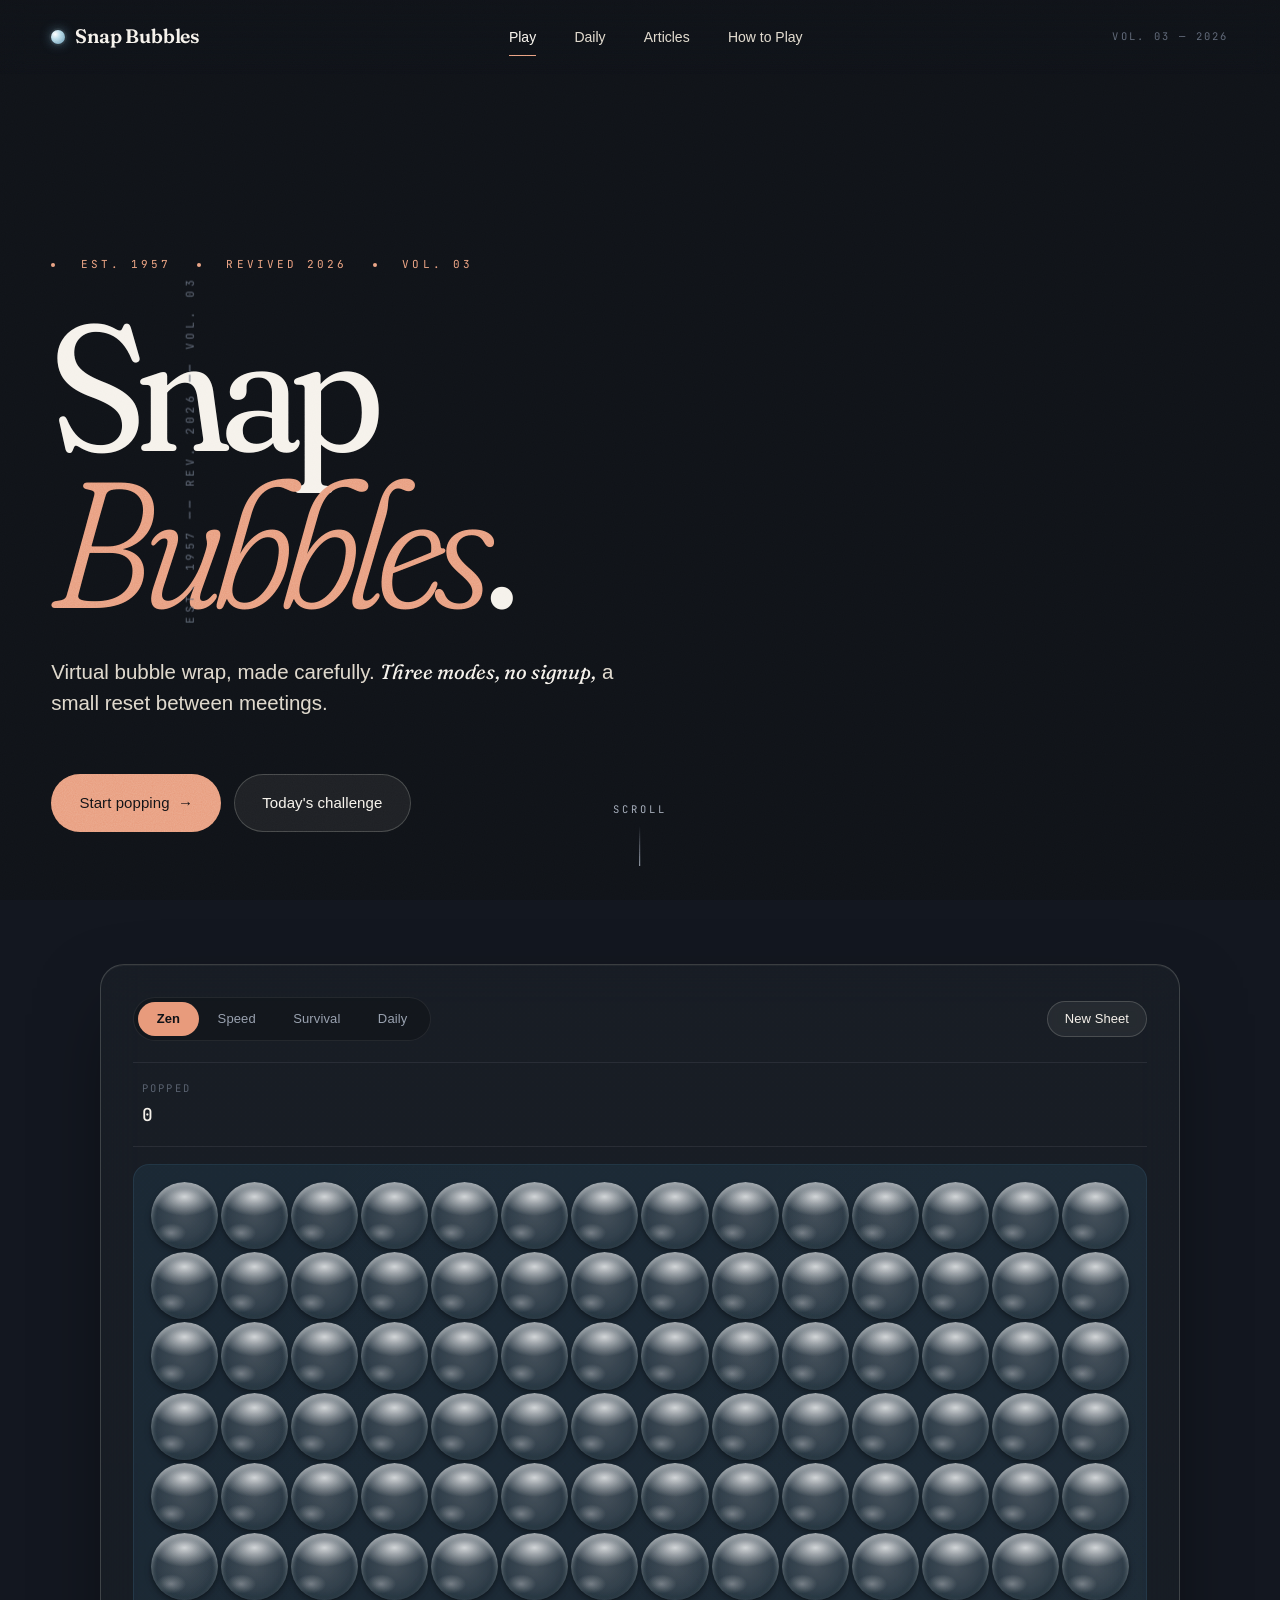
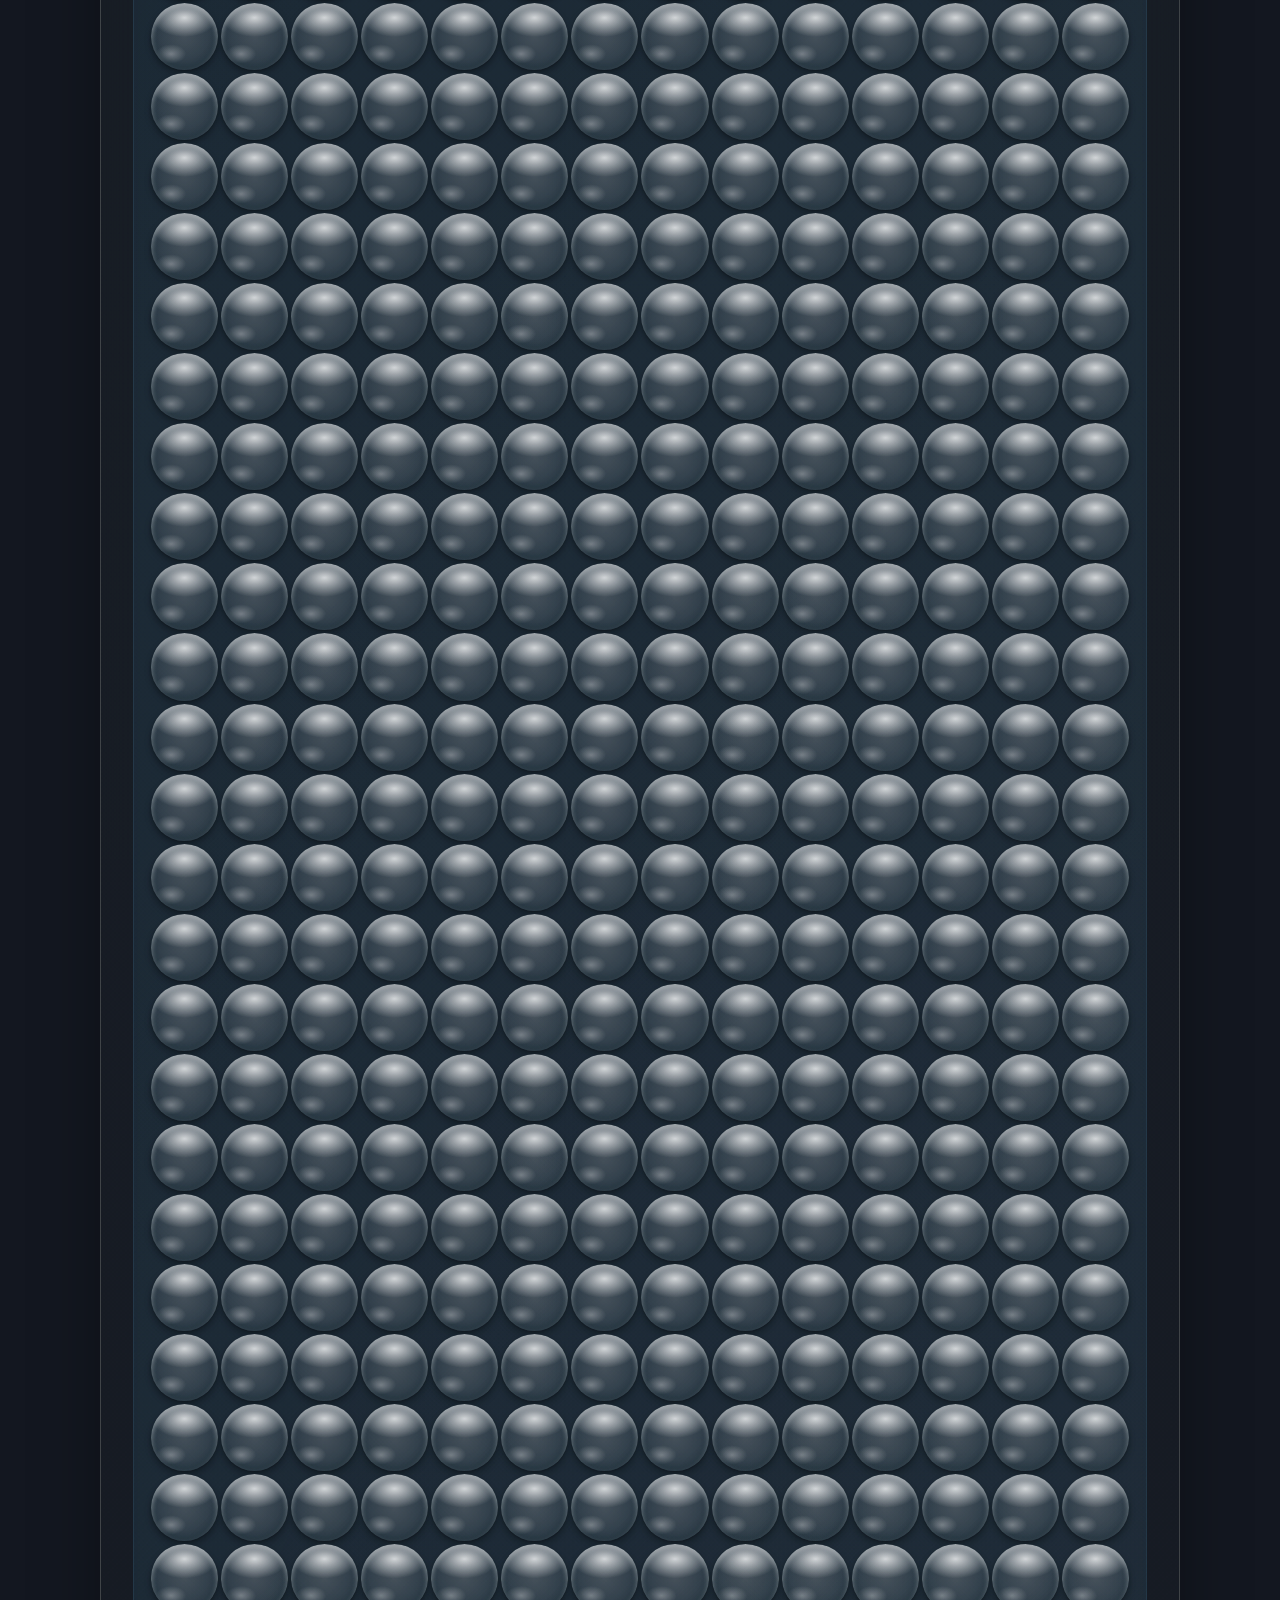
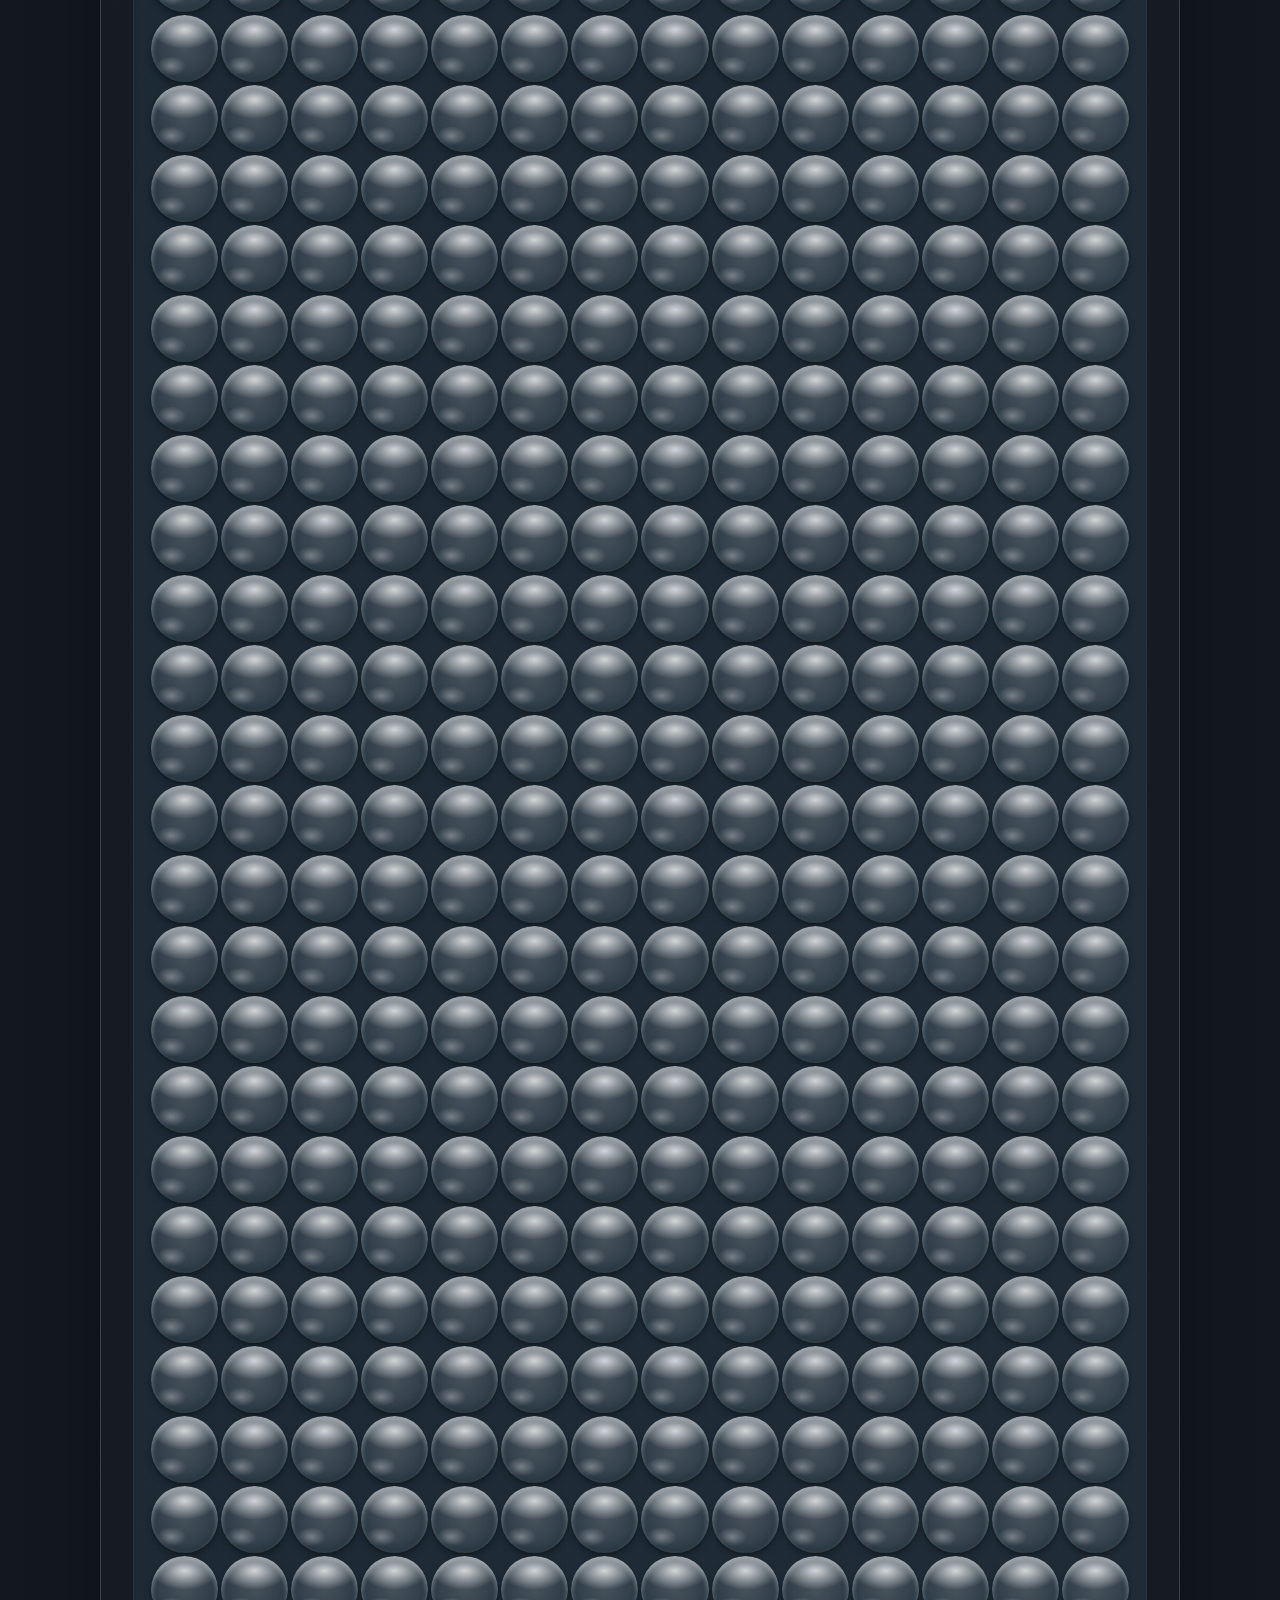
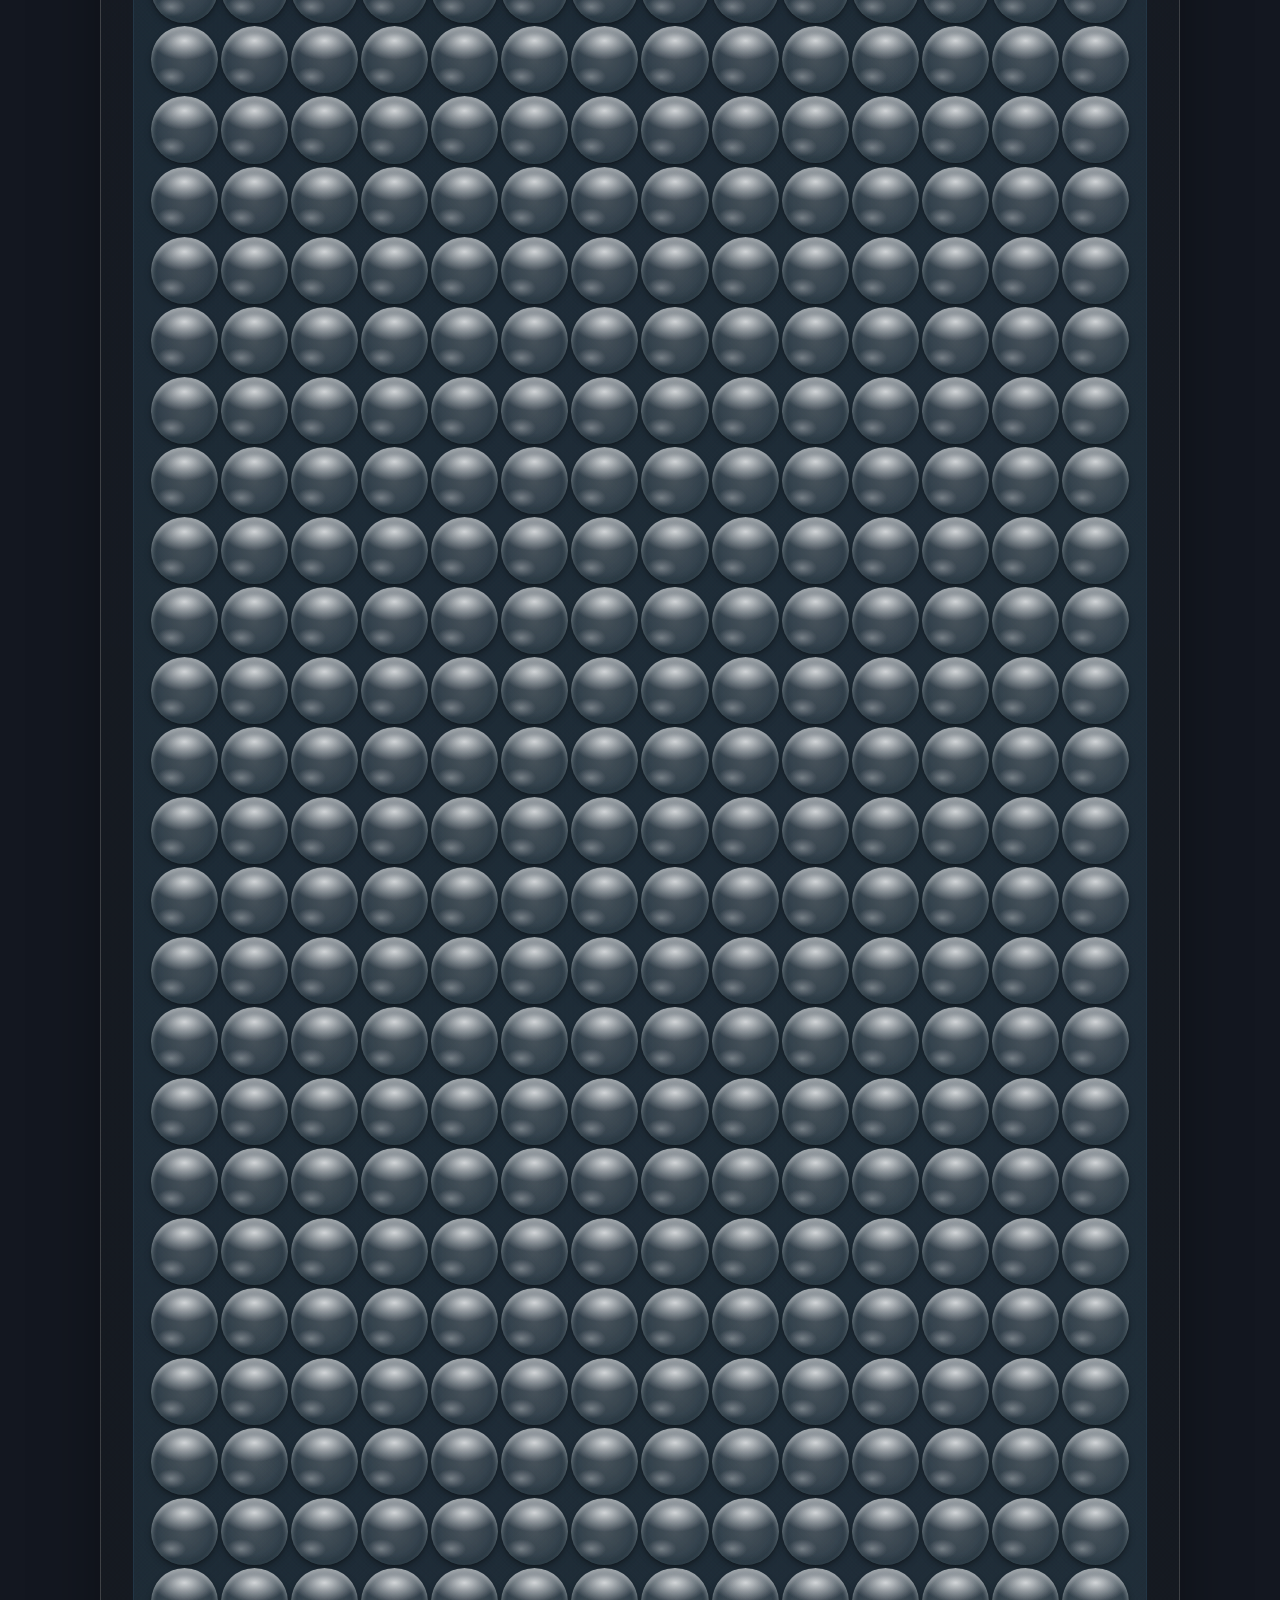
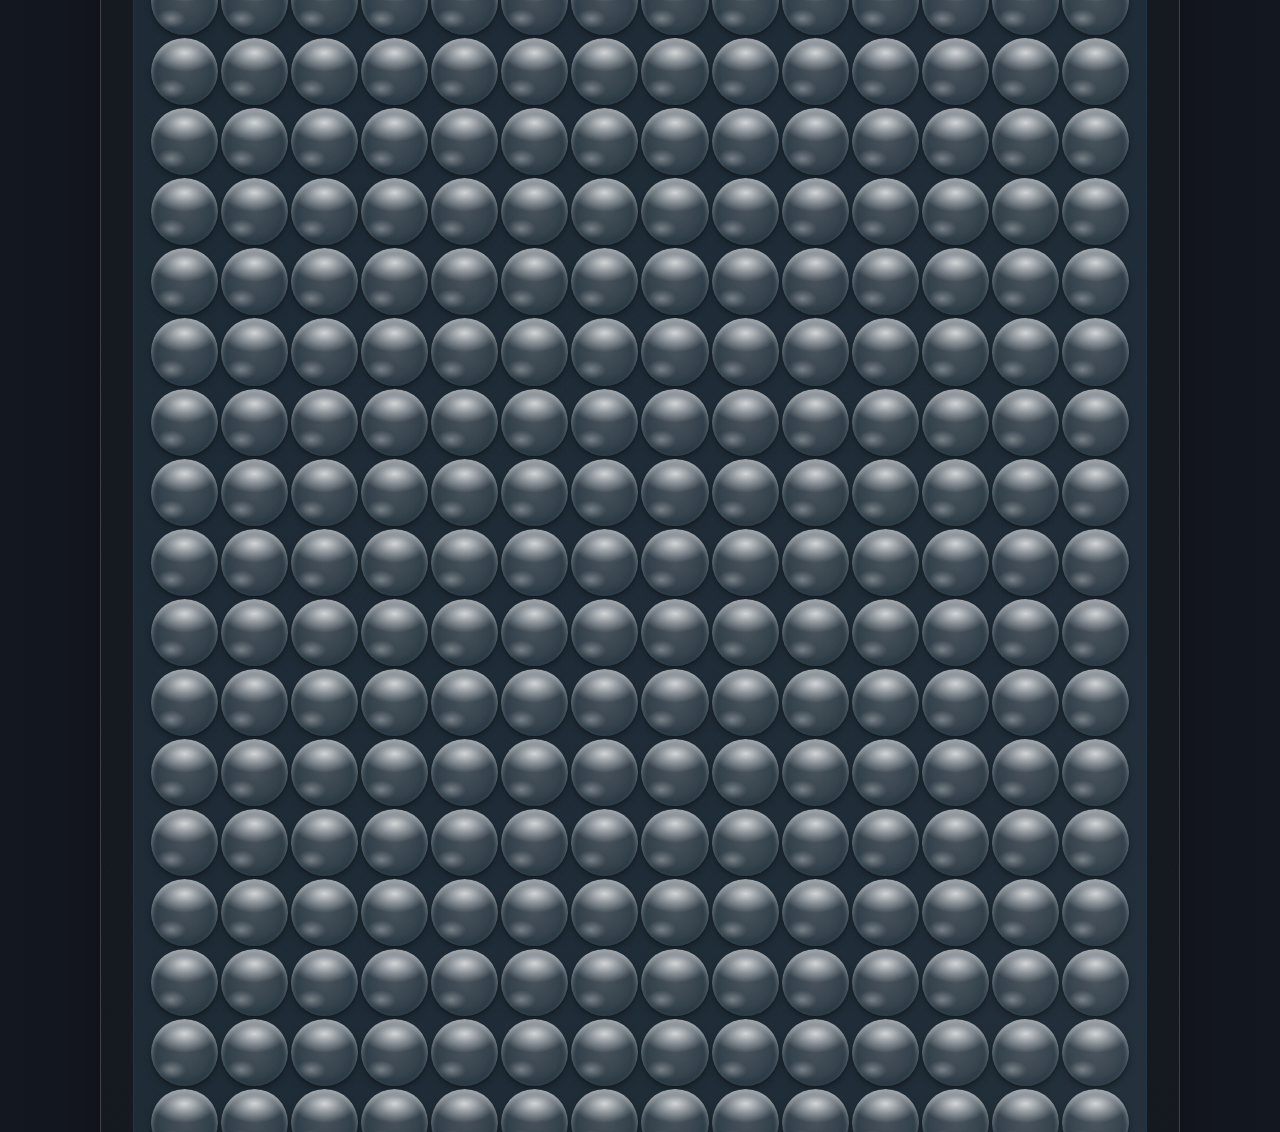
==== commit 8a1cba3b: "Move mobile ad from top banner to sticky bottom 320x50 bar" ====
--- a/index.html
+++ b/index.html
@@ -75,17 +75,6 @@
   <link rel="stylesheet" href="style.css" />
 </head>
 <body>
-  <!-- Mobile-only top banner ad -->
-  <div class="ad-slot ad-slot-mobile-top" aria-hidden="true">
-    <ins class="adsbygoogle"
-         style="display:block; width:100%; height:50px;"
-         data-ad-client="ca-pub-6647695511145371"
-         data-ad-slot="5593540392"
-         data-ad-format="horizontal"
-         data-full-width-responsive="true"></ins>
-    <script>(adsbygoogle = window.adsbygoogle || []).push({});</script>
-  </div>
-
   <!-- Vertical edition marker (decorative, desktop only) -->
   <div class="edition-marker">EST. 1957 ── REV. 2026 ── VOL. 03</div>
 
@@ -392,6 +381,15 @@
     </div>
   </footer>
 
+  <!-- Mobile-only sticky bottom banner ad (320x50 / 320x100) -->
+  <div class="ad-slot ad-slot-mobile-bottom" aria-hidden="true">
+    <ins class="adsbygoogle"
+         style="display:inline-block; width:320px; height:50px;"
+         data-ad-client="ca-pub-6647695511145371"
+         data-ad-slot="5593540392"></ins>
+    <script>(adsbygoogle = window.adsbygoogle || []).push({});</script>
+  </div>
+
   <script src="game.js" defer></script>
   <script>
     // Service worker registration
--- a/style.css
+++ b/style.css
@@ -365,6 +365,7 @@
   .hero { min-height: 92svh; padding-top: 7rem; }
   .hero-actions { flex-direction: column; align-items: stretch; }
   .hero-actions .btn { justify-content: center; }
+  .hero-scroll { display: none; }
 }
 
 /* ─────────────────────── GAME SECTION ─────────────────────── */
@@ -1263,26 +1264,37 @@
   justify-content: center;
   overflow: hidden;
 }
-.ad-slot-mobile-top {
+.ad-slot-mobile-bottom {
   display: none;
+  position: fixed;
+  bottom: 0;
+  left: 0;
+  right: 0;
+  z-index: 90;
   width: 100%;
-  height: 50px;
+  height: calc(50px + var(--safe-bottom));
+  padding-bottom: var(--safe-bottom);
   background: var(--bg);
-  border-bottom: 1px solid var(--line);
-  flex: 0 0 auto;
-  position: relative;
-  z-index: 60;
-}
-.ad-slot-mobile-top ins { display: block; width: 100%; height: 50px; }
+  border-top: 1px solid var(--line);
+  box-shadow: 0 -8px 24px rgba(0, 0, 0, 0.35);
+}
+.ad-slot-mobile-bottom ins {
+  display: inline-block !important;
+  width: 320px !important;
+  height: 50px !important;
+  max-width: 100%;
+}
 .ad-slot-desktop-bottom {
   width: 100%;
   min-height: 90px;
   border-radius: 8px;
 }
 @media (max-width: 719px) {
-  .ad-slot-mobile-top { display: flex; }
+  .ad-slot-mobile-bottom { display: flex; }
   .ad-slot-desktop-bottom { display: none !important; }
   .ad-section { display: none; }
+  /* Push page content above the sticky ad so footer isn't hidden */
+  body { padding-bottom: calc(50px + var(--safe-bottom)); }
 }
 
 /* ─────────────────────── FOOTER ─────────────────────── */
